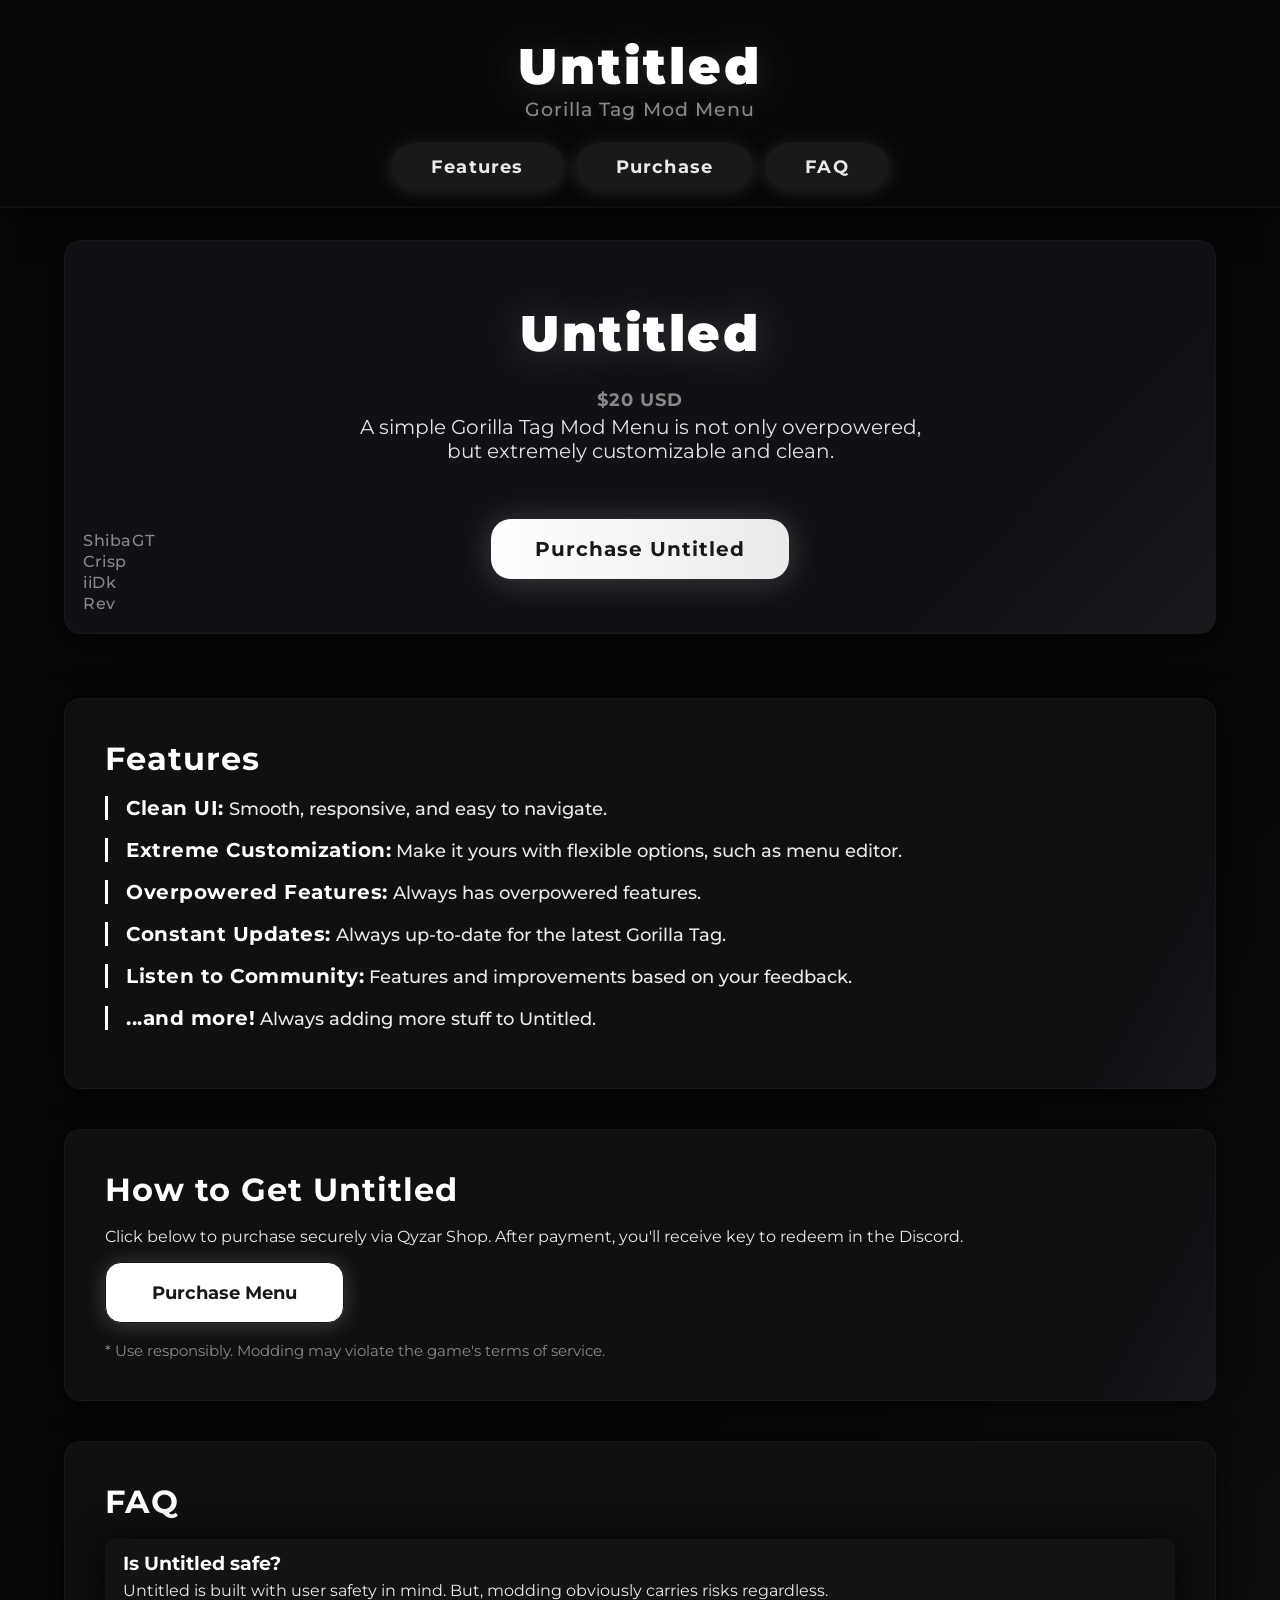
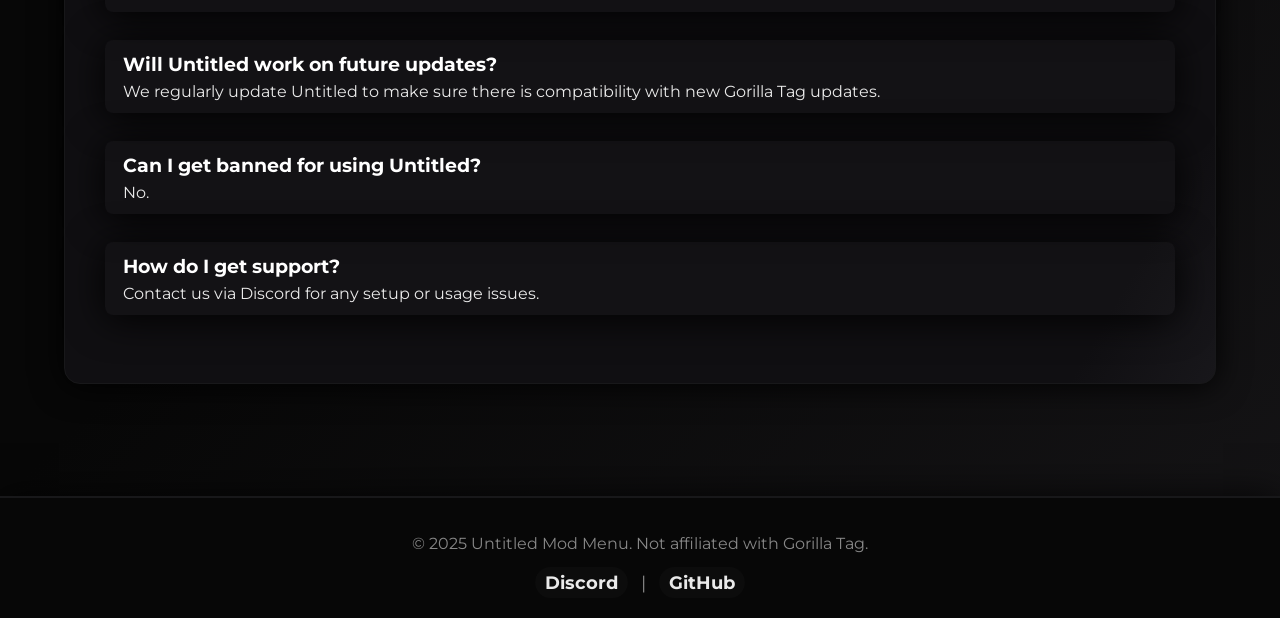
==== index.html @ 2241882b "Update index.html" ====
<!DOCTYPE html>
<html lang="en">
<head>
  <meta charset="UTF-8">
  <meta name="viewport" content="width=device-width,initial-scale=1.0">
  <title>Untitled - Gorilla Tag Mod Menu</title>
  <link rel="icon" href="favicon.ico">
  <style>
    @import url('https://fonts.googleapis.com/css2?family=Montserrat:wght@700;400&display=swap');
    :root {
      --bg-dark: #070707;
      --bg-light: #151416;
      --accent: #eaeaea;
      --muted: #888;
      --primary: #fff;
      --secondary: #18181a;
      --border-radius: 16px;
      --transition: 0.45s cubic-bezier(.25,.8,.25,1);
      --hover-scale-section: 1.018;
      --hover-scale-button: 1.08;
      --shadow: 0 4px 38px #000e;
      --tab-active: #fff;
      --tab-bg: rgba(255,255,255,0.07);
      --tab-hover: #232323;
      --tab-shadow: 0 2px 18px #fff2;
    }
    @keyframes fadeIn {
      from { opacity: 0;}
      to { opacity: 1;}
    }
    @keyframes fadeInUp {
      from { opacity: 0; transform: translateY(38px);}
      to { opacity: 1; transform: translateY(0);}
    }
    * {
      box-sizing: border-box;
      margin: 0;
      padding: 0;
      transition: 
        background var(--transition), 
        color var(--transition),
        box-shadow var(--transition), 
        filter var(--transition),
        transform var(--transition), 
        outline var(--transition);
    }
    body {
      background: linear-gradient(135deg, var(--bg-dark) 60%, var(--bg-light) 100%);
      color: var(--accent);
      font-family: 'Montserrat', Arial, sans-serif;
      min-height: 100vh;
      animation: fadeIn 1.2s cubic-bezier(.25,.8,.25,1);
    }
    header {
      display: flex;
      flex-direction: column;
      align-items: center;
      padding: 36px 0 16px 0;
      background: var(--bg-dark);
      box-shadow: var(--shadow);
      border-bottom: 2px solid #111;
      animation: fadeInUp 1.1s cubic-bezier(.25,.8,.25,1);
      position: relative;
    }
    .logo {
      display: flex;
      flex-direction: column;
      align-items: center;
      user-select: none;
      margin-bottom: 10px;
    }
    .logo .title {
      font-size: 3.1rem;
      font-weight: 900;
      letter-spacing: 3px;
      color: var(--primary);
      font-family: 'Montserrat', Arial, sans-serif;
      text-shadow: 0 4px 40px #fff3;
      filter: blur(0.04px);
    }
    .logo .subtitle {
      font-size: 1.17rem;
      color: var(--muted);
      font-weight: 500;
      letter-spacing: 1.1px;
      margin-top: 2px;
      text-shadow: 0 1px 8px #fff2;
    }
    .nav-tabs {
      display: flex;
      gap: 12px;
      margin-top: 12px;
    }
    .nav-tab {
      color: var(--accent);
      text-decoration: none;
      font-size: 1.13rem;
      font-weight: 700;
      padding: 12px 40px;
      border-radius: 30px;
      background: var(--tab-bg);
      cursor: pointer;
      position: relative;
      box-shadow: var(--tab-shadow);
      letter-spacing: 1.2px;
      border: none;
      outline: none;
      transition: background var(--transition), color var(--transition), box-shadow var(--transition), transform var(--transition);
      animation: fadeInUp 1.33s cubic-bezier(.25,.8,.25,1);
    }
    .nav-tab.active,
    .nav-tab:focus,
    .nav-tab:hover {
      background: var(--tab-hover);
      color: var(--tab-active);
      transform: scale(var(--hover-scale-button));
      box-shadow: 0 4px 24px #fff3;
      z-index: 1;
      text-shadow: 0 2px 16px #fff6;
    }
    main {
      padding: 32px 64px;
      animation: fadeIn 1.2s cubic-bezier(.25,.8,.25,1);
    }
    .hero,
    .features,
    .download,
    .faq,
    .faq-item,
    .devs,
    footer {
      transition: transform var(--transition), box-shadow var(--transition);
      box-shadow: var(--shadow);
    }
    .hero:hover,
    .features:hover,
    .download:hover,
    .faq:hover,
    .faq-item:hover,
    .devs:hover {
      transform: scale(var(--hover-scale-section));
      box-shadow: 0 2px 38px #fff2;
      z-index: 2;
    }
    .hero {
      text-align: center;
      margin-bottom: 64px;
      padding: 62px 0 54px 0;
      background: linear-gradient(135deg, #121014 80%, #19181b 100%);
      border-radius: var(--border-radius);
      box-shadow: 0 4px 46px #000e;
      position: relative;
      border: 1.5px solid #18181a;
      animation: fadeInUp 1.15s cubic-bezier(.25,.8,.25,1);
      overflow: hidden;
    }
    .hero .devs-corner {
      position: absolute;
      left: 18px;
      bottom: 18px;
      font-size: 0.98rem;
      color: var(--muted);
      text-align: left;
      z-index: 2;
      animation: fadeInUp 1.3s cubic-bezier(.25,.8,.25,1);
      pointer-events: none;
      user-select: none;
      background: none;
      padding: 0;
      font-family: 'Montserrat', Arial, sans-serif;
      font-weight: 500;
      letter-spacing: 0.6px;
    }
    .hero .devs-corner span {
      display: block;
      margin-bottom: 2px;
      color: var(--muted);
      font-size: 0.98rem;
      background: none;
      padding: 0;
      border-radius: 0;
      font-weight: 500;
      text-shadow: none;
    }
    .hero h1 {
      font-size: 3.1rem;
      font-weight: 900;
      margin-bottom: 25px;
      letter-spacing: 2.5px;
      color: var(--primary);
      font-family: 'Montserrat', Arial, sans-serif;
      text-shadow: 0 2px 40px #fff3;
      animation: fadeInUp 1.35s cubic-bezier(.25,.8,.25,1);
      position: relative;
      z-index: 1;
    }
    .hero p {
      font-size: 1.25rem;
      margin-bottom: 36px;
      color: var(--accent);
      max-width: 600px;
      margin-left: auto;
      margin-right: auto;
      opacity: 0.97;
      animation: fadeInUp 1.45s cubic-bezier(.25,.8,.25,1);
      position: relative;
      z-index: 1;
    }
    .price {
      display: block;
      font-size: 1.15rem;
      color: var(--muted);
      font-weight: 700;
      margin-top: 12px;
      margin-bottom: 4px;
      letter-spacing: 1px;
      font-family: 'Montserrat', Arial, sans-serif;
      animation: fadeInUp 1.45s cubic-bezier(.25,.8,.25,1);
      position: relative;
      z-index: 1;
    }
    .pay-btn {
      display: inline-block;
      padding: 18px 44px;
      font-size: 1.25rem;
      font-weight: 700;
      background: linear-gradient(90deg, #fff 0%, #eaeaea 100%);
      color: var(--secondary);
      border-radius: 20px;
      text-decoration: none;
      box-shadow: 0 2px 32px #fff3;
      margin-top: 20px;
      outline: none;
      border: none;
      transition: transform var(--transition), box-shadow var(--transition), background var(--transition);
      position: relative;
      cursor: pointer;
      letter-spacing: 1px;
      font-family: 'Montserrat', Arial, sans-serif;
      animation: fadeInUp 1.6s cubic-bezier(.25,.8,.25,1);
      z-index: 1;
    }
    .pay-btn:hover {
      transform: scale(var(--hover-scale-button));
      box-shadow: 0 2px 38px #fff8;
      background: linear-gradient(90deg, #f7f7f7 0%, #e6e6e6 100%);
      color: #232323;
      z-index: 4;
    }
    .features, .download, .faq, .devs {
      background: linear-gradient(120deg, #100f12 90%, #18171b 100%);
      border-radius: var(--border-radius);
      padding: 40px;
      margin-bottom: 40px;
      box-shadow: 0 2px 32px #000e;
      position: relative;
      border: 1px solid #18181a;
      animation: fadeInUp 1.2s cubic-bezier(.25,.8,.25,1);
    }
    .features h2,
    .download h2,
    .faq h2 {
      font-size: 2rem;
      margin-bottom: 18px;
      font-weight: 700;
      letter-spacing: 1px;
      color: var(--primary);
      font-family: 'Montserrat', Arial, sans-serif;
      animation: fadeInUp 1.4s cubic-bezier(.25,.8,.25,1);
    }
    .features ul {
      list-style: none;
      margin-top: 12px;
      cursor: default;
    }
    .features li {
      margin-bottom: 18px;
      font-size: 1.15rem;
      padding-left: 18px;
      border-left: 3px solid var(--primary);
      color: var(--accent);
      position: relative;
      display: block;
      font-weight: 500;
      animation: fadeInUp 1.55s cubic-bezier(.25,.8,.25,1);
    }
    .features li strong {
      color: var(--primary);
      font-weight: 700;
      letter-spacing: 0.5px;
      font-size: 1.07em;
    }
    .download-btn {
      display: inline-block;
      padding: 18px 46px;
      font-size: 1.15rem;
      font-weight: 700;
      background: var(--primary);
      color: var(--secondary);
      border-radius: var(--border-radius);
      text-decoration: none;
      box-shadow: 0 2px 22px #fff3;
      margin-top: 16px;
      cursor: pointer;
      position: relative;
      border: 1px solid #18181a;
      outline: none;
      transition: transform var(--transition), box-shadow var(--transition), background var(--transition);
      animation: fadeInUp 1.7s cubic-bezier(.25,.8,.25,1);
    }
    .download-btn:hover {
      transform: scale(var(--hover-scale-button));
      background: #eaeaea;
      color: #232323;
      box-shadow: 0 2px 32px #fff7;
      z-index: 3;
    }
    .note {
      display: block;
      margin-top: 18px;
      color: var(--muted);
      font-size: 0.95rem;
      cursor: default;
      animation: fadeInUp 1.75s cubic-bezier(.25,.8,.25,1);
    }
    .faq-item {
      margin-bottom: 28px;
      cursor: pointer;
      position: relative;
      display: block;
      transition: transform var(--transition);
      background: rgba(255,255,255,0.01);
      border-radius: 8px;
      padding: 12px 18px;
      animation: fadeInUp 1.8s cubic-bezier(.25,.8,.25,1);
    }
    .faq-item h3 {
      font-size: 1.2rem;
      font-weight: 700;
      margin-bottom: 6px;
      color: var(--primary);
      font-family: 'Montserrat', Arial, sans-serif;
      animation: fadeInUp 1.9s cubic-bezier(.25,.8,.25,1);
    }
    .faq-item p {
      color: var(--accent);
      font-size: 1rem;
      cursor: text;
      animation: fadeInUp 2s cubic-bezier(.25,.8,.25,1);
    }
    footer {
      background: var(--bg-dark);
      padding: 36px 0 20px 0;
      text-align: center;
      font-size: 1rem;
      color: var(--muted);
      border-top: 2px solid #18181a;
      margin-top: 40px;
      display: flex;
      flex-direction: column;
      gap: 8px;
      align-items: center;
      position: relative;
      animation: fadeIn 2.6s cubic-bezier(.25,.8,.25,1);
    }
    .socials {
      font-size: 1.15rem;
      cursor: pointer;
      position: relative;
      margin-top: 6px;
      animation: fadeIn 2.7s cubic-bezier(.25,.8,.25,1);
    }
    .socials a {
      color: var(--accent);
      text-decoration: none;
      margin: 0 8px;
      font-weight: 700;
      border-radius: var(--border-radius);
      padding: 4px 10px;
      cursor: pointer;
      position: relative;
      display: inline-block;
      background: rgba(255,255,255,0.02);
      transition: transform var(--transition), box-shadow var(--transition), background var(--transition);
    }
    .socials a:hover {
      transform: scale(var(--hover-scale-button));
      box-shadow: 0 2px 16px #fff8;
      background: rgba(255,255,255,0.07);
      z-index: 3;
      color: var(--primary);
    }
    @media (max-width: 780px) {
      header, main {
        padding: 24px;
      }
      .hero, .features, .download, .faq, .devs {
        padding: 24px;
      }
      .logo .title {
        font-size: 2rem;
      }
      .hero h1 {
        font-size: 2.2rem;
      }
      .features h2, .download h2, .faq h2 {
        font-size: 1.3rem;
      }
      .dev-list span { font-size: 1rem; padding: 6px 12px; }
      .nav-tab { padding: 10px 20px; font-size: 1rem; }
      .hero .devs-corner {
        left: 8px;
        bottom: 8px;
        font-size: 0.89rem;
      }
      .hero .devs-corner span {
        font-size: 0.86rem;
      }
    }
    @media (max-width: 600px) {
      header {
        flex-direction: column;
        gap: 10px;
        padding: 14px 8px;
      }
      main {
        padding: 0 2px 18px 2px;
      }
      .hero, .features, .download, .faq, .devs {
        padding: 18px 4px 14px 4px;
      }
      .logo .title {
        font-size: 1.4rem;
      }
      .hero .devs-corner {
        left: 4px;
        bottom: 4px;
        font-size: 0.78rem;
      }
      .hero .devs-corner span {
        font-size: 0.75rem;
      }
      .nav-tab { padding: 8px 8px; font-size: 0.92rem; }
    }
  </style>
</head>
<body>
  <header>
    <div class="logo">
      <span class="title">Untitled</span>
      <span class="subtitle">Gorilla Tag Mod Menu</span>
    </div>
    <nav class="nav-tabs">
      <a href="#features" class="nav-tab">Features</a>
      <a href="#download" class="nav-tab">Purchase</a>
      <a href="#faq" class="nav-tab">FAQ</a>
    </nav>
  </header>
  <main>
    <section class="hero">
      <div class="devs-corner">
        <span>ShibaGT</span>
        <span>Crisp</span>
        <span>iiDk</span>
        <span>Rev</span>
      </div>
      <h1>Untitled</h1>
      <span class="price">$20 USD</span>
      <p>
        A simple Gorilla Tag Mod Menu is not only overpowered, but extremely customizable and clean.
      </p>
      <a href="https://shop.qyzar.eu/product?id=prod_SA7Uyupm3qhsfg" class="pay-btn" target="_blank" rel="noopener">
        Purchase Untitled
      </a>
    </section>
    <section id="features" class="features">
      <h2>Features</h2>
      <ul>
        <li><strong>Clean UI:</strong> Smooth, responsive, and easy to navigate.</li>
        <li><strong>Extreme Customization:</strong> Make it yours with flexible options, such as menu editor.</li>
        <li><strong>Overpowered Features:</strong> Always has overpowered features.</li>
        <li><strong>Constant Updates:</strong> Always up-to-date for the latest Gorilla Tag.</li>
        <li><strong>Listen to Community:</strong> Features and improvements based on your feedback.</li>
        <li><strong>...and more!</strong> Always adding more stuff to Untitled.</li>
      </ul>
    </section>
    <section id="download" class="download">
      <h2>How to Get Untitled</h2>
      <p>
        Click below to purchase securely via Qyzar Shop. After payment, you'll receive key to redeem in the Discord.
      </p>
      <a href="https://shop.qyzar.eu/product?id=prod_SA7Uyupm3qhsfg" class="download-btn" target="_blank" rel="noopener">Purchase Menu</a>
      <small class="note">* Use responsibly. Modding may violate the game's terms of service.</small>
    </section>
    <section id="faq" class="faq">
      <h2>FAQ</h2>
      <div class="faq-item">
        <h3>Is Untitled safe?</h3>
        <p>Untitled is built with user safety in mind. But, modding obviously carries risks regardless.</p>
      </div>
      <div class="faq-item">
        <h3>Will Untitled work on future updates?</h3>
        <p>We regularly update Untitled to make sure there is compatibility with new Gorilla Tag updates.</p>
      </div>
      <div class="faq-item">
        <h3>Can I get banned for using Untitled?</h3>
        <p>No.</p>
      </div>
      <div class="faq-item">
        <h3>How do I get support?</h3>
        <p>Contact us via Discord for any setup or usage issues.</p>
      </div>
    </section>
  </main>
  <footer>
    <span>&copy; 2025 Untitled Mod Menu. Not affiliated with Gorilla Tag.</span>
    <span class="socials">
      <a href="https://discord.gg/untitledmenu">Discord</a> | 
      <a href="https://github.com/ShibaGT">GitHub</a>
    </span>
  </footer>
</body>
</html>
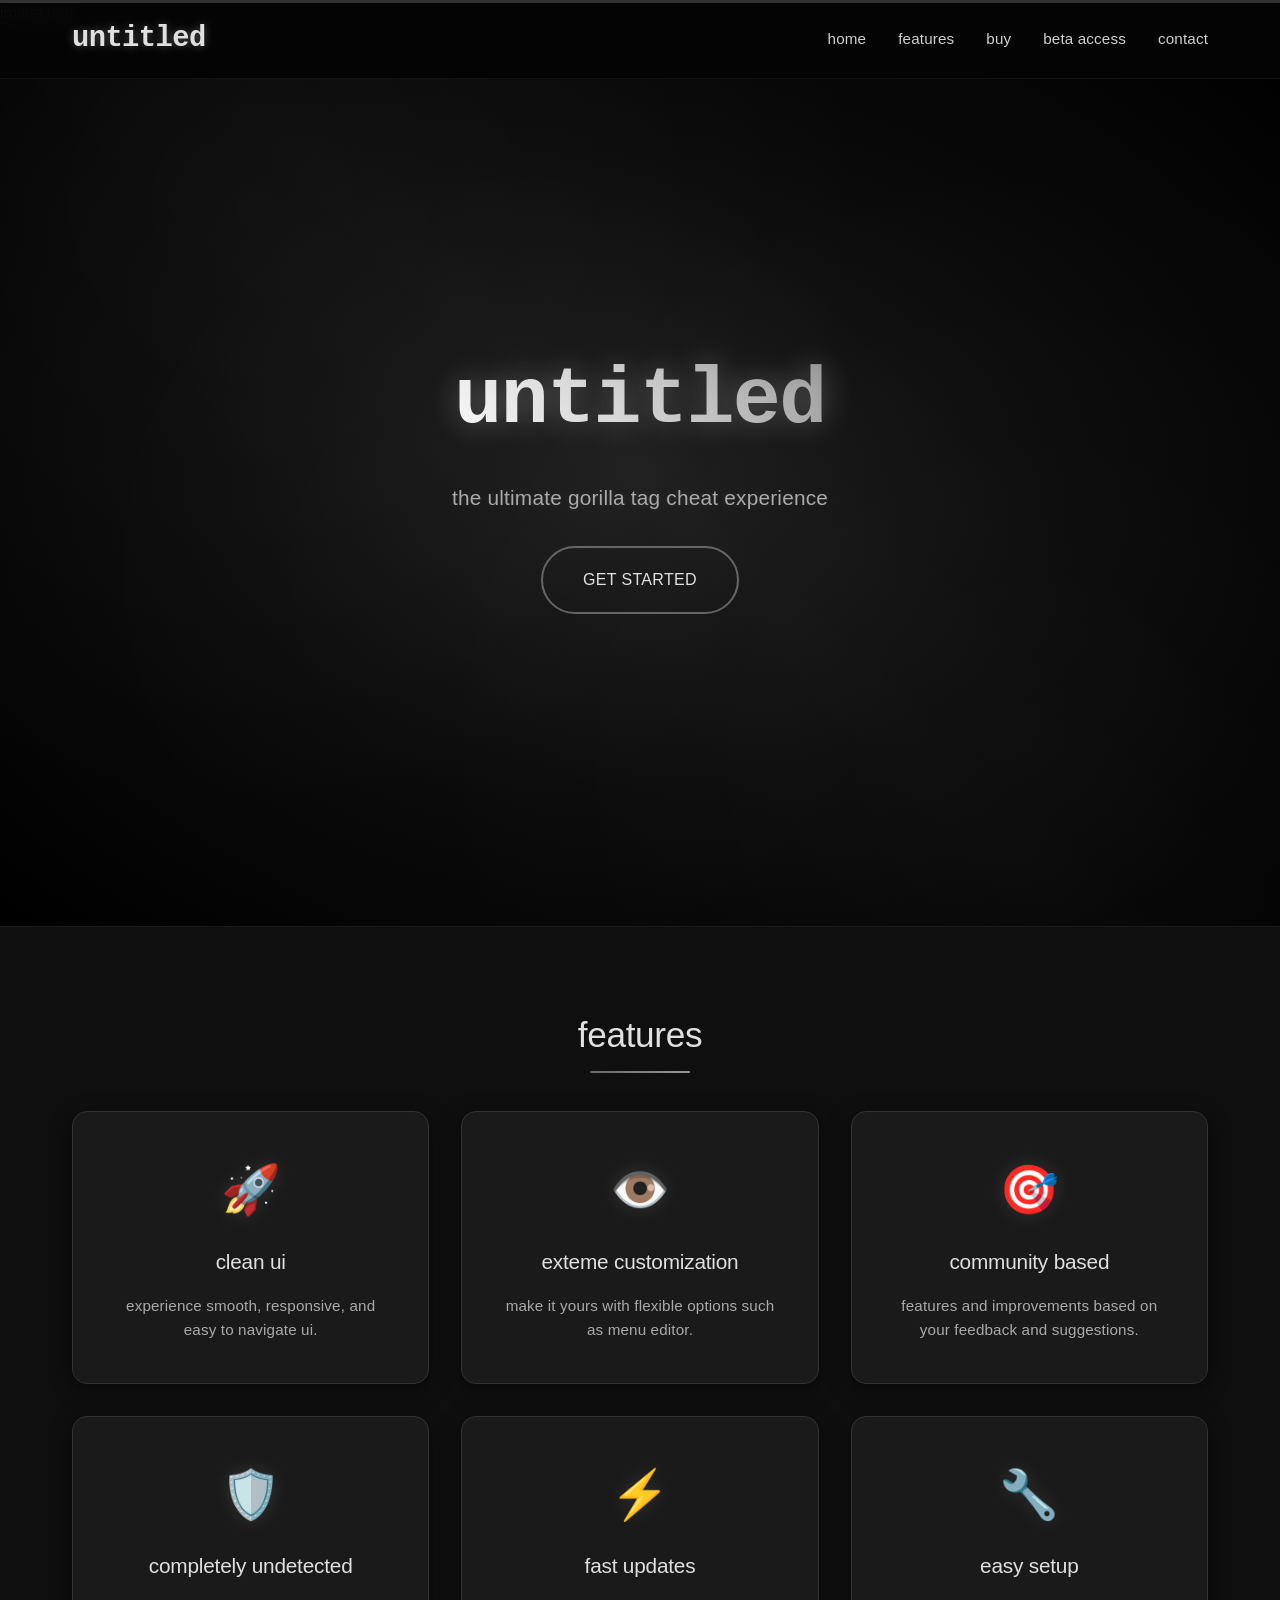
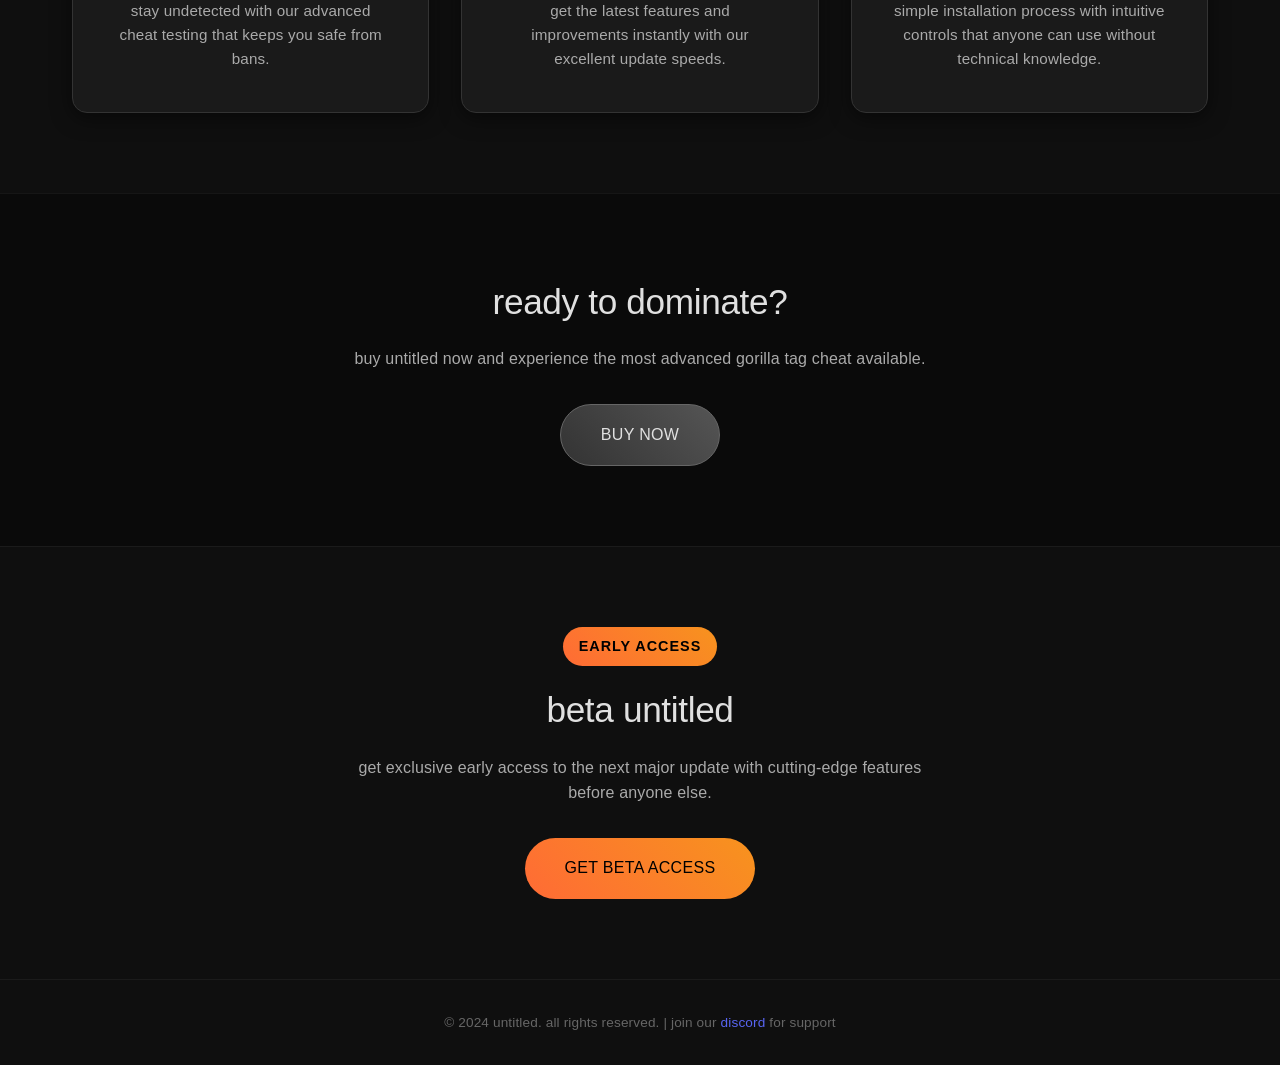
==== commit 4da8076c: "Update index.html" ====
--- a/index.html
+++ b/index.html
@@ -1,523 +1,841 @@
-<!DOCTYPE html>
+image.png<!DOCTYPE html>
 <html lang="en">
 <head>
-  <meta charset="UTF-8">
-  <meta name="viewport" content="width=device-width,initial-scale=1.0">
-  <title>Untitled - Gorilla Tag Mod Menu</title>
-  <link rel="icon" href="favicon.ico">
-  <style>
-    @import url('https://fonts.googleapis.com/css2?family=Montserrat:wght@700;400&display=swap');
-    :root {
-      --bg-dark: #070707;
-      --bg-light: #151416;
-      --accent: #eaeaea;
-      --muted: #888;
-      --primary: #fff;
-      --secondary: #18181a;
-      --border-radius: 16px;
-      --transition: 0.45s cubic-bezier(.25,.8,.25,1);
-      --hover-scale-section: 1.018;
-      --hover-scale-button: 1.08;
-      --shadow: 0 4px 38px #000e;
-      --tab-active: #fff;
-      --tab-bg: rgba(255,255,255,0.07);
-      --tab-hover: #232323;
-      --tab-shadow: 0 2px 18px #fff2;
-    }
-    @keyframes fadeIn {
-      from { opacity: 0;}
-      to { opacity: 1;}
-    }
-    @keyframes fadeInUp {
-      from { opacity: 0; transform: translateY(38px);}
-      to { opacity: 1; transform: translateY(0);}
-    }
-    * {
-      box-sizing: border-box;
-      margin: 0;
-      padding: 0;
-      transition: 
-        background var(--transition), 
-        color var(--transition),
-        box-shadow var(--transition), 
-        filter var(--transition),
-        transform var(--transition), 
-        outline var(--transition);
-    }
-    body {
-      background: linear-gradient(135deg, var(--bg-dark) 60%, var(--bg-light) 100%);
-      color: var(--accent);
-      font-family: 'Montserrat', Arial, sans-serif;
-      min-height: 100vh;
-      animation: fadeIn 1.2s cubic-bezier(.25,.8,.25,1);
-    }
-    header {
-      display: flex;
-      flex-direction: column;
-      align-items: center;
-      padding: 36px 0 16px 0;
-      background: var(--bg-dark);
-      box-shadow: var(--shadow);
-      border-bottom: 2px solid #111;
-      animation: fadeInUp 1.1s cubic-bezier(.25,.8,.25,1);
-      position: relative;
-    }
-    .logo {
-      display: flex;
-      flex-direction: column;
-      align-items: center;
-      user-select: none;
-      margin-bottom: 10px;
-    }
-    .logo .title {
-      font-size: 3.1rem;
-      font-weight: 900;
-      letter-spacing: 3px;
-      color: var(--primary);
-      font-family: 'Montserrat', Arial, sans-serif;
-      text-shadow: 0 4px 40px #fff3;
-      filter: blur(0.04px);
-    }
-    .logo .subtitle {
-      font-size: 1.17rem;
-      color: var(--muted);
-      font-weight: 500;
-      letter-spacing: 1.1px;
-      margin-top: 2px;
-      text-shadow: 0 1px 8px #fff2;
-    }
-    .nav-tabs {
-      display: flex;
-      gap: 12px;
-      margin-top: 12px;
-    }
-    .nav-tab {
-      color: var(--accent);
-      text-decoration: none;
-      font-size: 1.13rem;
-      font-weight: 700;
-      padding: 12px 40px;
-      border-radius: 30px;
-      background: var(--tab-bg);
-      cursor: pointer;
-      position: relative;
-      box-shadow: var(--tab-shadow);
-      letter-spacing: 1.2px;
-      border: none;
-      outline: none;
-      transition: background var(--transition), color var(--transition), box-shadow var(--transition), transform var(--transition);
-      animation: fadeInUp 1.33s cubic-bezier(.25,.8,.25,1);
-    }
-    .nav-tab.active,
-    .nav-tab:focus,
-    .nav-tab:hover {
-      background: var(--tab-hover);
-      color: var(--tab-active);
-      transform: scale(var(--hover-scale-button));
-      box-shadow: 0 4px 24px #fff3;
-      z-index: 1;
-      text-shadow: 0 2px 16px #fff6;
-    }
-    main {
-      padding: 32px 64px;
-      animation: fadeIn 1.2s cubic-bezier(.25,.8,.25,1);
-    }
-    .hero,
-    .features,
-    .download,
-    .faq,
-    .faq-item,
-    .devs,
-    footer {
-      transition: transform var(--transition), box-shadow var(--transition);
-      box-shadow: var(--shadow);
-    }
-    .hero:hover,
-    .features:hover,
-    .download:hover,
-    .faq:hover,
-    .faq-item:hover,
-    .devs:hover {
-      transform: scale(var(--hover-scale-section));
-      box-shadow: 0 2px 38px #fff2;
-      z-index: 2;
-    }
-    .hero {
-      text-align: center;
-      margin-bottom: 64px;
-      padding: 62px 0 54px 0;
-      background: linear-gradient(135deg, #121014 80%, #19181b 100%);
-      border-radius: var(--border-radius);
-      box-shadow: 0 4px 46px #000e;
-      position: relative;
-      border: 1.5px solid #18181a;
-      animation: fadeInUp 1.15s cubic-bezier(.25,.8,.25,1);
-      overflow: hidden;
-    }
-    .hero .devs-corner {
-      position: absolute;
-      left: 18px;
-      bottom: 18px;
-      font-size: 0.98rem;
-      color: var(--muted);
-      text-align: left;
-      z-index: 2;
-      animation: fadeInUp 1.3s cubic-bezier(.25,.8,.25,1);
-      pointer-events: none;
-      user-select: none;
-      background: none;
-      padding: 0;
-      font-family: 'Montserrat', Arial, sans-serif;
-      font-weight: 500;
-      letter-spacing: 0.6px;
-    }
-    .hero .devs-corner span {
-      display: block;
-      margin-bottom: 2px;
-      color: var(--muted);
-      font-size: 0.98rem;
-      background: none;
-      padding: 0;
-      border-radius: 0;
-      font-weight: 500;
-      text-shadow: none;
-    }
-    .hero h1 {
-      font-size: 3.1rem;
-      font-weight: 900;
-      margin-bottom: 25px;
-      letter-spacing: 2.5px;
-      color: var(--primary);
-      font-family: 'Montserrat', Arial, sans-serif;
-      text-shadow: 0 2px 40px #fff3;
-      animation: fadeInUp 1.35s cubic-bezier(.25,.8,.25,1);
-      position: relative;
-      z-index: 1;
-    }
-    .hero p {
-      font-size: 1.25rem;
-      margin-bottom: 36px;
-      color: var(--accent);
-      max-width: 600px;
-      margin-left: auto;
-      margin-right: auto;
-      opacity: 0.97;
-      animation: fadeInUp 1.45s cubic-bezier(.25,.8,.25,1);
-      position: relative;
-      z-index: 1;
-    }
-    .price {
-      display: block;
-      font-size: 1.15rem;
-      color: var(--muted);
-      font-weight: 700;
-      margin-top: 12px;
-      margin-bottom: 4px;
-      letter-spacing: 1px;
-      font-family: 'Montserrat', Arial, sans-serif;
-      animation: fadeInUp 1.45s cubic-bezier(.25,.8,.25,1);
-      position: relative;
-      z-index: 1;
-    }
-    .pay-btn {
-      display: inline-block;
-      padding: 18px 44px;
-      font-size: 1.25rem;
-      font-weight: 700;
-      background: linear-gradient(90deg, #fff 0%, #eaeaea 100%);
-      color: var(--secondary);
-      border-radius: 20px;
-      text-decoration: none;
-      box-shadow: 0 2px 32px #fff3;
-      margin-top: 20px;
-      outline: none;
-      border: none;
-      transition: transform var(--transition), box-shadow var(--transition), background var(--transition);
-      position: relative;
-      cursor: pointer;
-      letter-spacing: 1px;
-      font-family: 'Montserrat', Arial, sans-serif;
-      animation: fadeInUp 1.6s cubic-bezier(.25,.8,.25,1);
-      z-index: 1;
-    }
-    .pay-btn:hover {
-      transform: scale(var(--hover-scale-button));
-      box-shadow: 0 2px 38px #fff8;
-      background: linear-gradient(90deg, #f7f7f7 0%, #e6e6e6 100%);
-      color: #232323;
-      z-index: 4;
-    }
-    .features, .download, .faq, .devs {
-      background: linear-gradient(120deg, #100f12 90%, #18171b 100%);
-      border-radius: var(--border-radius);
-      padding: 40px;
-      margin-bottom: 40px;
-      box-shadow: 0 2px 32px #000e;
-      position: relative;
-      border: 1px solid #18181a;
-      animation: fadeInUp 1.2s cubic-bezier(.25,.8,.25,1);
-    }
-    .features h2,
-    .download h2,
-    .faq h2 {
-      font-size: 2rem;
-      margin-bottom: 18px;
-      font-weight: 700;
-      letter-spacing: 1px;
-      color: var(--primary);
-      font-family: 'Montserrat', Arial, sans-serif;
-      animation: fadeInUp 1.4s cubic-bezier(.25,.8,.25,1);
-    }
-    .features ul {
-      list-style: none;
-      margin-top: 12px;
-      cursor: default;
-    }
-    .features li {
-      margin-bottom: 18px;
-      font-size: 1.15rem;
-      padding-left: 18px;
-      border-left: 3px solid var(--primary);
-      color: var(--accent);
-      position: relative;
-      display: block;
-      font-weight: 500;
-      animation: fadeInUp 1.55s cubic-bezier(.25,.8,.25,1);
-    }
-    .features li strong {
-      color: var(--primary);
-      font-weight: 700;
-      letter-spacing: 0.5px;
-      font-size: 1.07em;
-    }
-    .download-btn {
-      display: inline-block;
-      padding: 18px 46px;
-      font-size: 1.15rem;
-      font-weight: 700;
-      background: var(--primary);
-      color: var(--secondary);
-      border-radius: var(--border-radius);
-      text-decoration: none;
-      box-shadow: 0 2px 22px #fff3;
-      margin-top: 16px;
-      cursor: pointer;
-      position: relative;
-      border: 1px solid #18181a;
-      outline: none;
-      transition: transform var(--transition), box-shadow var(--transition), background var(--transition);
-      animation: fadeInUp 1.7s cubic-bezier(.25,.8,.25,1);
-    }
-    .download-btn:hover {
-      transform: scale(var(--hover-scale-button));
-      background: #eaeaea;
-      color: #232323;
-      box-shadow: 0 2px 32px #fff7;
-      z-index: 3;
-    }
-    .note {
-      display: block;
-      margin-top: 18px;
-      color: var(--muted);
-      font-size: 0.95rem;
-      cursor: default;
-      animation: fadeInUp 1.75s cubic-bezier(.25,.8,.25,1);
-    }
-    .faq-item {
-      margin-bottom: 28px;
-      cursor: pointer;
-      position: relative;
-      display: block;
-      transition: transform var(--transition);
-      background: rgba(255,255,255,0.01);
-      border-radius: 8px;
-      padding: 12px 18px;
-      animation: fadeInUp 1.8s cubic-bezier(.25,.8,.25,1);
-    }
-    .faq-item h3 {
-      font-size: 1.2rem;
-      font-weight: 700;
-      margin-bottom: 6px;
-      color: var(--primary);
-      font-family: 'Montserrat', Arial, sans-serif;
-      animation: fadeInUp 1.9s cubic-bezier(.25,.8,.25,1);
-    }
-    .faq-item p {
-      color: var(--accent);
-      font-size: 1rem;
-      cursor: text;
-      animation: fadeInUp 2s cubic-bezier(.25,.8,.25,1);
-    }
-    footer {
-      background: var(--bg-dark);
-      padding: 36px 0 20px 0;
-      text-align: center;
-      font-size: 1rem;
-      color: var(--muted);
-      border-top: 2px solid #18181a;
-      margin-top: 40px;
-      display: flex;
-      flex-direction: column;
-      gap: 8px;
-      align-items: center;
-      position: relative;
-      animation: fadeIn 2.6s cubic-bezier(.25,.8,.25,1);
-    }
-    .socials {
-      font-size: 1.15rem;
-      cursor: pointer;
-      position: relative;
-      margin-top: 6px;
-      animation: fadeIn 2.7s cubic-bezier(.25,.8,.25,1);
-    }
-    .socials a {
-      color: var(--accent);
-      text-decoration: none;
-      margin: 0 8px;
-      font-weight: 700;
-      border-radius: var(--border-radius);
-      padding: 4px 10px;
-      cursor: pointer;
-      position: relative;
-      display: inline-block;
-      background: rgba(255,255,255,0.02);
-      transition: transform var(--transition), box-shadow var(--transition), background var(--transition);
-    }
-    .socials a:hover {
-      transform: scale(var(--hover-scale-button));
-      box-shadow: 0 2px 16px #fff8;
-      background: rgba(255,255,255,0.07);
-      z-index: 3;
-      color: var(--primary);
-    }
-    @media (max-width: 780px) {
-      header, main {
-        padding: 24px;
-      }
-      .hero, .features, .download, .faq, .devs {
-        padding: 24px;
-      }
-      .logo .title {
-        font-size: 2rem;
-      }
-      .hero h1 {
-        font-size: 2.2rem;
-      }
-      .features h2, .download h2, .faq h2 {
-        font-size: 1.3rem;
-      }
-      .dev-list span { font-size: 1rem; padding: 6px 12px; }
-      .nav-tab { padding: 10px 20px; font-size: 1rem; }
-      .hero .devs-corner {
-        left: 8px;
-        bottom: 8px;
-        font-size: 0.89rem;
-      }
-      .hero .devs-corner span {
-        font-size: 0.86rem;
-      }
-    }
-    @media (max-width: 600px) {
-      header {
-        flex-direction: column;
-        gap: 10px;
-        padding: 14px 8px;
-      }
-      main {
-        padding: 0 2px 18px 2px;
-      }
-      .hero, .features, .download, .faq, .devs {
-        padding: 18px 4px 14px 4px;
-      }
-      .logo .title {
-        font-size: 1.4rem;
-      }
-      .hero .devs-corner {
-        left: 4px;
-        bottom: 4px;
-        font-size: 0.78rem;
-      }
-      .hero .devs-corner span {
-        font-size: 0.75rem;
-      }
-      .nav-tab { padding: 8px 8px; font-size: 0.92rem; }
-    }
-  </style>
+    <meta charset="UTF-8">
+    <meta name="viewport" content="width=device-width, initial-scale=1.0">
+    <title>untitled - Gorilla Tag Cheat</title>
+    <style>
+        * {
+            margin: 0;
+            padding: 0;
+            box-sizing: border-box;
+        }
+
+        @import url('https://fonts.googleapis.com/css2?family=JetBrains+Mono:wght@300;400;500;600;700&family=Inter:wght@300;400;500;600;700&display=swap');
+
+        body {
+            font-family: 'Inter', -apple-system, BlinkMacSystemFont, 'Segoe UI', Roboto, sans-serif;
+            background: #0a0a0a;
+            color: #e0e0e0;
+            line-height: 1.6;
+            overflow-x: hidden;
+            text-transform: lowercase;
+            font-weight: 400;
+            letter-spacing: -0.01em;
+        }
+
+        /* Smooth scrolling */
+        html {
+            scroll-behavior: smooth;
+        }
+
+        /* Navigation */
+        nav {
+            position: fixed;
+            top: 0;
+            width: 100%;
+            background: rgba(5, 5, 5, 0.95);
+            backdrop-filter: blur(15px);
+            z-index: 1000;
+            padding: 1rem 0;
+            transition: all 0.3s ease;
+            border-bottom: 1px solid rgba(255, 255, 255, 0.05);
+        }
+
+        nav.scrolled {
+            background: rgba(0, 0, 0, 0.98);
+            box-shadow: 0 2px 30px rgba(0, 0, 0, 0.8);
+        }
+
+        .nav-container {
+            max-width: 1200px;
+            margin: 0 auto;
+            display: flex;
+            justify-content: space-between;
+            align-items: center;
+            padding: 0 2rem;
+        }
+
+        .logo {
+            font-family: 'JetBrains Mono', monospace;
+            font-size: 1.8rem;
+            font-weight: 600;
+            color: #e0e0e0;
+            text-decoration: none;
+            transition: all 0.3s ease;
+            text-shadow: 0 0 10px rgba(255, 255, 255, 0.3);
+            letter-spacing: -0.02em;
+        }
+
+        .logo:hover {
+            color: #fff;
+            transform: scale(1.05);
+            text-shadow: 0 0 20px rgba(255, 255, 255, 0.5);
+        }
+
+        .nav-links {
+            display: flex;
+            list-style: none;
+            gap: 2rem;
+        }
+
+        .nav-links a {
+            color: #d0d0d0;
+            text-decoration: none;
+            transition: all 0.3s ease;
+            position: relative;
+            font-weight: 400;
+            font-size: 0.95rem;
+            letter-spacing: 0.01em;
+        }
+
+        .nav-links a::after {
+            content: '';
+            position: absolute;
+            width: 0;
+            height: 2px;
+            bottom: -5px;
+            left: 0;
+            background: linear-gradient(90deg, #fff, #888);
+            transition: width 0.3s ease;
+        }
+
+        .nav-links a:hover::after {
+            width: 100%;
+        }
+
+        .nav-links a:hover {
+            color: #fff;
+            text-shadow: 0 0 8px rgba(255, 255, 255, 0.3);
+        }
+
+        /* Hero Section */
+        .hero {
+            height: 100vh;
+            display: flex;
+            align-items: center;
+            justify-content: center;
+            text-align: center;
+            background: radial-gradient(ellipse at center, #1a1a1a 0%, #0a0a0a 50%, #000 100%);
+            position: relative;
+            overflow: hidden;
+        }
+
+        .hero::before {
+            content: '';
+            position: absolute;
+            top: 0;
+            left: 0;
+            right: 0;
+            bottom: 0;
+            background: 
+                radial-gradient(circle at 20% 20%, rgba(255, 255, 255, 0.03) 0%, transparent 50%),
+                radial-gradient(circle at 80% 80%, rgba(255, 255, 255, 0.02) 0%, transparent 50%),
+                radial-gradient(circle at 40% 60%, rgba(255, 255, 255, 0.01) 0%, transparent 50%);
+            animation: pulse 6s ease-in-out infinite;
+        }
+
+        .hero::after {
+            content: '';
+            position: absolute;
+            top: 0;
+            left: 0;
+            right: 0;
+            bottom: 0;
+            background: linear-gradient(45deg, transparent 30%, rgba(255, 255, 255, 0.01) 50%, transparent 70%);
+            animation: shimmer 8s ease-in-out infinite;
+        }
+
+        @keyframes shimmer {
+            0%, 100% { transform: translateX(-100%); }
+            50% { transform: translateX(100%); }
+        }
+
+        @keyframes pulse {
+            0%, 100% { opacity: 0.5; }
+            50% { opacity: 1; }
+        }
+
+        .hero-content {
+            z-index: 2;
+            animation: fadeInUp 1s ease-out;
+        }
+
+        @keyframes fadeInUp {
+            from {
+                opacity: 0;
+                transform: translateY(30px);
+            }
+            to {
+                opacity: 1;
+                transform: translateY(0);
+            }
+        }
+
+        .hero h1 {
+            font-family: 'JetBrains Mono', monospace;
+            font-size: 5rem;
+            margin-bottom: 1rem;
+            background: linear-gradient(45deg, #fff, #ccc, #888);
+            -webkit-background-clip: text;
+            -webkit-text-fill-color: transparent;
+            background-clip: text;
+            animation: glow 3s ease-in-out infinite alternate;
+            text-shadow: 0 0 30px rgba(255, 255, 255, 0.3);
+            letter-spacing: -0.02em;
+            font-weight: 600;
+        }
+
+        @keyframes glow {
+            from { 
+                filter: brightness(1) drop-shadow(0 0 20px rgba(255, 255, 255, 0.2));
+            }
+            to { 
+                filter: brightness(1.3) drop-shadow(0 0 40px rgba(255, 255, 255, 0.4));
+            }
+        }
+
+        .hero p {
+            font-size: 1.3rem;
+            margin-bottom: 2rem;
+            color: #aaa;
+            animation: fadeInUp 1s ease-out 0.3s both;
+            text-shadow: 0 0 10px rgba(255, 255, 255, 0.1);
+            font-weight: 300;
+            letter-spacing: 0.01em;
+        }
+
+        .cta-button {
+            display: inline-block;
+            padding: 1.2rem 2.5rem;
+            background: transparent;
+            color: #e0e0e0;
+            text-decoration: none;
+            border: 2px solid #666;
+            border-radius: 50px;
+            font-size: 1rem;
+            transition: all 0.3s ease;
+            animation: fadeInUp 1s ease-out 0.6s both;
+            position: relative;
+            overflow: hidden;
+            font-weight: 500;
+            letter-spacing: 0.02em;
+            text-transform: uppercase;
+        }
+
+        .cta-button::before {
+            content: '';
+            position: absolute;
+            top: 0;
+            left: -100%;
+            width: 100%;
+            height: 100%;
+            background: linear-gradient(90deg, #333, #555);
+            transition: left 0.3s ease;
+            z-index: -1;
+        }
+
+        .cta-button:hover::before {
+            left: 0;
+        }
+
+        .cta-button:hover {
+            color: #fff;
+            transform: translateY(-3px);
+            box-shadow: 0 15px 40px rgba(255, 255, 255, 0.1);
+            border-color: #888;
+            text-shadow: 0 0 10px rgba(255, 255, 255, 0.3);
+        }
+
+        /* Enhanced spacing and cleaner layout */
+        .features {
+            padding: 5rem 0;
+        }
+
+        .download {
+            padding: 5rem 0;
+        }
+
+        .beta-access {
+            padding: 5rem 0;
+        }
+
+        .features-grid {
+            gap: 2rem;
+        }
+
+        .feature-card {
+            padding: 2rem;
+        }
+
+        /* Features Section */
+        .features {
+            background: #0f0f0f;
+            border-top: 1px solid rgba(255, 255, 255, 0.05);
+        }
+
+        .section-title {
+            text-align: center;
+            font-size: 2.2rem;
+            margin-bottom: 3rem;
+            color: #e0e0e0;
+            position: relative;
+            font-weight: 500;
+            letter-spacing: -0.01em;
+        }
+
+        .section-title::after {
+            content: '';
+            position: absolute;
+            bottom: -10px;
+            left: 50%;
+            transform: translateX(-50%);
+            width: 100px;
+            height: 2px;
+            background: linear-gradient(90deg, #666, #999);
+            border-radius: 2px;
+        }
+
+        .container {
+            max-width: 1200px;
+            margin: 0 auto;
+            padding: 0 2rem;
+        }
+
+        .feature-card {
+            background: #1a1a1a;
+            padding: 2.5rem;
+            border-radius: 15px;
+            text-align: center;
+            transition: all 0.3s ease;
+            border: 1px solid #333;
+            position: relative;
+            overflow: hidden;
+            box-shadow: 0 5px 20px rgba(0, 0, 0, 0.5);
+        }
+
+        .feature-card::before {
+            content: '';
+            position: absolute;
+            top: 0;
+            left: 0;
+            right: 0;
+            height: 2px;
+            background: linear-gradient(90deg, #666, #999, #666);
+            transform: scaleX(0);
+            transition: transform 0.3s ease;
+        }
+
+        .feature-card:hover::before {
+            transform: scaleX(1);
+        }
+
+        .feature-card:hover {
+            transform: translateY(-10px);
+            box-shadow: 0 25px 50px rgba(0, 0, 0, 0.8);
+            border-color: #555;
+        }
+
+        .feature-icon {
+            font-size: 3rem;
+            margin-bottom: 1rem;
+            color: #ccc;
+            animation: float 3s ease-in-out infinite;
+            filter: drop-shadow(0 0 10px rgba(255, 255, 255, 0.1));
+        }
+
+        @keyframes float {
+            0%, 100% { transform: translateY(0px); }
+            50% { transform: translateY(-10px); }
+        }
+
+        .feature-card h3 {
+            font-size: 1.3rem;
+            margin-bottom: 1rem;
+            color: #e0e0e0;
+            font-weight: 500;
+            letter-spacing: -0.01em;
+        }
+
+        .feature-card p {
+            color: #aaa;
+            line-height: 1.6;
+            font-size: 0.95rem;
+            letter-spacing: 0.01em;
+        }
+
+        .features-grid {
+            display: grid;
+            grid-template-columns: repeat(auto-fit, minmax(300px, 1fr));
+            gap: 2rem;
+            margin-top: 3rem;
+        }
+
+        /* Download Section */
+        .download {
+            background: #0a0a0a;
+            text-align: center;
+            border-top: 1px solid rgba(255, 255, 255, 0.05);
+        }
+
+        .download-content {
+            max-width: 600px;
+            margin: 0 auto;
+        }
+
+        .download h2 {
+            font-size: 2.2rem;
+            margin-bottom: 1rem;
+            color: #e0e0e0;
+            font-weight: 500;
+            letter-spacing: -0.01em;
+        }
+
+        .download p {
+            font-size: 1rem;
+            color: #aaa;
+            margin-bottom: 2rem;
+            letter-spacing: 0.01em;
+        }
+
+        .download-button {
+            display: inline-block;
+            padding: 1.1rem 2.5rem;
+            background: linear-gradient(45deg, #333, #555);
+            color: #e0e0e0;
+            text-decoration: none;
+            border-radius: 50px;
+            font-size: 1rem;
+            font-weight: 500;
+            transition: all 0.3s ease;
+            position: relative;
+            overflow: hidden;
+            border: 1px solid #666;
+            text-transform: uppercase;
+            letter-spacing: 0.02em;
+        }
+
+        .download-button::before {
+            content: '';
+            position: absolute;
+            top: 50%;
+            left: 50%;
+            width: 0;
+            height: 0;
+            background: rgba(255, 255, 255, 0.1);
+            border-radius: 50%;
+            transform: translate(-50%, -50%);
+            transition: all 0.3s ease;
+        }
+
+        .download-button:hover::before {
+            width: 300px;
+            height: 300px;
+        }
+
+        .download-button:hover {
+            transform: translateY(-3px);
+            box-shadow: 0 20px 50px rgba(0, 0, 0, 0.8);
+            background: linear-gradient(45deg, #444, #666);
+            color: #fff;
+            text-shadow: 0 0 10px rgba(255, 255, 255, 0.3);
+        }
+
+        /* Beta Access Section */
+        .beta-access {
+            background: #0f0f0f;
+            text-align: center;
+            border-top: 1px solid rgba(255, 255, 255, 0.05);
+        }
+
+        .beta-content {
+            max-width: 600px;
+            margin: 0 auto;
+        }
+
+        .beta-badge {
+            display: inline-block;
+            background: linear-gradient(45deg, #ff6b35, #f7931e);
+            color: #000;
+            padding: 0.5rem 1rem;
+            border-radius: 20px;
+            font-size: 0.9rem;
+            font-weight: bold;
+            margin-bottom: 1rem;
+            text-transform: uppercase;
+            letter-spacing: 1px;
+        }
+
+        .beta-access h2 {
+            font-size: 2.2rem;
+            margin-bottom: 1rem;
+            color: #e0e0e0;
+            font-weight: 500;
+            letter-spacing: -0.01em;
+        }
+
+        .beta-access p {
+            font-size: 1rem;
+            color: #aaa;
+            margin-bottom: 2rem;
+            letter-spacing: 0.01em;
+        }
+
+        .beta-button {
+            display: inline-block;
+            padding: 1.1rem 2.5rem;
+            background: linear-gradient(45deg, #ff6b35, #f7931e);
+            color: #000;
+            text-decoration: none;
+            border-radius: 50px;
+            font-size: 1rem;
+            font-weight: 500;
+            transition: all 0.3s ease;
+            position: relative;
+            overflow: hidden;
+            text-transform: uppercase;
+            letter-spacing: 0.02em;
+        }
+
+        .beta-button::before {
+            content: '';
+            position: absolute;
+            top: 50%;
+            left: 50%;
+            width: 0;
+            height: 0;
+            background: rgba(0, 0, 0, 0.1);
+            border-radius: 50%;
+            transform: translate(-50%, -50%);
+            transition: all 0.3s ease;
+        }
+
+        .beta-button:hover::before {
+            width: 300px;
+            height: 300px;
+        }
+
+        .beta-button:hover {
+            transform: translateY(-3px);
+            box-shadow: 0 20px 50px rgba(255, 107, 53, 0.3);
+            background: linear-gradient(45deg, #ff7a4a, #ffa726);
+        }
+
+        /* Footer */
+        footer {
+            background: #0f0f0f;
+            padding: 2rem 0;
+            text-align: center;
+            border-top: 1px solid rgba(255, 255, 255, 0.05);
+        }
+
+        footer p {
+            color: #666;
+            font-size: 0.85rem;
+            letter-spacing: 0.01em;
+        }
+
+        .discord-link {
+            color: #5865f2;
+            text-decoration: none;
+            transition: all 0.3s ease;
+            font-weight: 500;
+        }
+
+        .discord-link:hover {
+            color: #7289da;
+            text-shadow: 0 0 10px rgba(88, 101, 242, 0.3);
+        }
+
+        /* Responsive Design */
+        @media (max-width: 768px) {
+            .nav-links {
+                display: none;
+            }
+
+            .hero h1 {
+                font-size: 2.5rem;
+            }
+
+            .hero p {
+                font-size: 1rem;
+            }
+
+            .features-grid {
+                grid-template-columns: 1fr;
+            }
+
+            .section-title {
+                font-size: 2rem;
+            }
+        }
+
+        /* Loading Animation */
+        .loading {
+            position: fixed;
+            top: 0;
+            left: 0;
+            width: 100%;
+            height: 100%;
+            background: #0a0a0a;
+            display: flex;
+            align-items: center;
+            justify-content: center;
+            z-index: 9999;
+            transition: opacity 0.5s ease;
+        }
+
+        .loading.hidden {
+            opacity: 0;
+            pointer-events: none;
+        }
+
+        .loading-spinner {
+            width: 50px;
+            height: 50px;
+            border: 3px solid #333;
+            border-top: 3px solid #666;
+            border-radius: 50%;
+            animation: spin 1s linear infinite;
+        }
+
+        @keyframes spin {
+            0% { transform: rotate(0deg); }
+            100% { transform: rotate(360deg); }
+        }
+
+        /* Scroll indicator */
+        .scroll-indicator {
+            position: fixed;
+            top: 0;
+            left: 0;
+            width: 100%;
+            height: 3px;
+            background: #333;
+            z-index: 1001;
+        }
+
+        .scroll-progress {
+            height: 100%;
+            background: linear-gradient(90deg, #666, #999);
+            width: 0%;
+            transition: width 0.1s ease;
+        }
+    </style>
 </head>
 <body>
-  <header>
-    <div class="logo">
-      <span class="title">Untitled</span>
-      <span class="subtitle">Gorilla Tag Mod Menu</span>
+    <!-- Loading Screen -->
+    <div class="loading" id="loading">
+        <div class="loading-spinner"></div>
     </div>
-    <nav class="nav-tabs">
-      <a href="#features" class="nav-tab">Features</a>
-      <a href="#download" class="nav-tab">Purchase</a>
-      <a href="#faq" class="nav-tab">FAQ</a>
+
+    <!-- Scroll Indicator -->
+    <div class="scroll-indicator">
+        <div class="scroll-progress" id="scrollProgress"></div>
+    </div>
+
+    <!-- Navigation -->
+    <nav id="navbar">
+        <div class="nav-container">
+            <a href="#" class="logo">untitled</a>
+            <ul class="nav-links">
+                <li><a href="#home">home</a></li>
+                <li><a href="#features">features</a></li>
+                <li><a href="#buy">buy</a></li>
+                <li><a href="#beta">beta access</a></li>
+                <li><a href="#contact">contact</a></li>
+            </ul>
+        </div>
     </nav>
-  </header>
-  <main>
-    <section class="hero">
-      <div class="devs-corner">
-        <span>ShibaGT</span>
-        <span>Crisp</span>
-        <span>iiDk</span>
-        <span>Rev</span>
-      </div>
-      <h1>Untitled</h1>
-      <span class="price">$20 USD</span>
-      <p>
-        A simple Gorilla Tag Mod Menu is not only overpowered, but extremely customizable and clean.
-      </p>
-      <a href="https://shop.qyzar.eu/product?id=prod_SA7Uyupm3qhsfg" class="pay-btn" target="_blank" rel="noopener">
-        Purchase Untitled
-      </a>
+
+    <!-- Hero Section -->
+    <section class="hero" id="home">
+        <div class="hero-content">
+            <h1>untitled</h1>
+            <p>the ultimate gorilla tag cheat experience</p>
+            <a href="#buy" class="cta-button">get started</a>
+        </div>
     </section>
-    <section id="features" class="features">
-      <h2>Features</h2>
-      <ul>
-        <li><strong>Clean UI:</strong> Smooth, responsive, and easy to navigate.</li>
-        <li><strong>Extreme Customization:</strong> Make it yours with flexible options, such as menu editor.</li>
-        <li><strong>Overpowered Features:</strong> Always has overpowered features.</li>
-        <li><strong>Constant Updates:</strong> Always up-to-date for the latest Gorilla Tag.</li>
-        <li><strong>Listen to Community:</strong> Features and improvements based on your feedback.</li>
-        <li><strong>...and more!</strong> Always adding more stuff to Untitled.</li>
-      </ul>
+
+    <!-- Features Section -->
+    <section class="features" id="features">
+        <div class="container">
+            <h2 class="section-title">features</h2>
+            <div class="features-grid">
+                <div class="feature-card">
+                    <div class="feature-icon">🚀</div>
+                    <h3>clean ui</h3>
+                    <p>experience smooth, responsive, and easy to navigate ui.</p>
+                </div>
+                <div class="feature-card">
+                    <div class="feature-icon">👁️</div>
+                    <h3>exteme customization</h3>
+                    <p>make it yours with flexible options such as menu editor.</p>
+                </div>
+                <div class="feature-card">
+                    <div class="feature-icon">🎯</div>
+                    <h3>community based</h3>
+                    <p>features and improvements based on your feedback and suggestions.</p>
+                </div>
+                <div class="feature-card">
+                    <div class="feature-icon">🛡️</div>
+                    <h3>completely undetected</h3>
+                    <p>stay undetected with our advanced cheat testing that keeps you safe from bans.</p>
+                </div>
+                <div class="feature-card">
+                    <div class="feature-icon">⚡</div>
+                    <h3>fast updates</h3>
+                    <p>get the latest features and improvements instantly with our excellent update speeds.</p>
+                </div>
+                <div class="feature-card">
+                    <div class="feature-icon">🔧</div>
+                    <h3>easy setup</h3>
+                    <p>simple installation process with intuitive controls that anyone can use without technical knowledge.</p>
+                </div>
+            </div>
+        </div>
     </section>
-    <section id="download" class="download">
-      <h2>How to Get Untitled</h2>
-      <p>
-        Click below to purchase securely via Qyzar Shop. After payment, you'll receive key to redeem in the Discord.
-      </p>
-      <a href="https://shop.qyzar.eu/product?id=prod_SA7Uyupm3qhsfg" class="download-btn" target="_blank" rel="noopener">Purchase Menu</a>
-      <small class="note">* Use responsibly. Modding may violate the game's terms of service.</small>
+
+    <!-- Buy Section -->
+    <section class="download" id="buy">
+        <div class="download-content">
+            <h2>ready to dominate?</h2>
+            <p>buy untitled now and experience the most advanced gorilla tag cheat available.</p>
+            <a href="https://reseller.best/product/untitled/" class="download-button" target="_blank">buy now</a>
+        </div>
     </section>
-    <section id="faq" class="faq">
-      <h2>FAQ</h2>
-      <div class="faq-item">
-        <h3>Is Untitled safe?</h3>
-        <p>Untitled is built with user safety in mind. But, modding obviously carries risks regardless.</p>
-      </div>
-      <div class="faq-item">
-        <h3>Will Untitled work on future updates?</h3>
-        <p>We regularly update Untitled to make sure there is compatibility with new Gorilla Tag updates.</p>
-      </div>
-      <div class="faq-item">
-        <h3>Can I get banned for using Untitled?</h3>
-        <p>No.</p>
-      </div>
-      <div class="faq-item">
-        <h3>How do I get support?</h3>
-        <p>Contact us via Discord for any setup or usage issues.</p>
-      </div>
+
+    <!-- Beta Access Section -->
+    <section class="beta-access" id="beta">
+        <div class="beta-content">
+            <div class="beta-badge">early access</div>
+            <h2>beta untitled</h2>
+            <p>get exclusive early access to the next major update with cutting-edge features before anyone else.</p>
+            <a href="https://reseller.best/product/untitled-beta-access/" class="beta-button" target="_blank">get beta access</a>
+        </div>
     </section>
-  </main>
-  <footer>
-    <span>&copy; 2025 Untitled Mod Menu. Not affiliated with Gorilla Tag.</span>
-    <span class="socials">
-      <a href="https://discord.gg/untitledmenu">Discord</a> | 
-      <a href="https://github.com/ShibaGT">GitHub</a>
-    </span>
-  </footer>
+
+    <!-- Footer -->
+    <footer id="contact">
+        <div class="container">
+            <p>&copy; 2024 untitled. all rights reserved. | join our <a href="https://discord.gg/untitledmenu" class="discord-link" target="_blank">discord</a> for support</p>
+        </div>
+    </footer>
+
+    <script>
+        // Loading screen
+        window.addEventListener('load', function() {
+            setTimeout(function() {
+                document.getElementById('loading').classList.add('hidden');
+            }, 1000);
+        });
+
+        // Navbar scroll effect
+        window.addEventListener('scroll', function() {
+            const navbar = document.getElementById('navbar');
+            if (window.scrollY > 50) {
+                navbar.classList.add('scrolled');
+            } else {
+                navbar.classList.remove('scrolled');
+            }
+        });
+
+        // Scroll progress indicator
+        window.addEventListener('scroll', function() {
+            const scrollProgress = document.getElementById('scrollProgress');
+            const scrollTop = window.pageYOffset;
+            const docHeight = document.body.scrollHeight - window.innerHeight;
+            const scrollPercent = (scrollTop / docHeight) * 100;
+            scrollProgress.style.width = scrollPercent + '%';
+        });
+
+        // Smooth scrolling for navigation links
+        document.querySelectorAll('a[href^="#"]').forEach(anchor => {
+            anchor.addEventListener('click', function (e) {
+                e.preventDefault();
+                const target = document.querySelector(this.getAttribute('href'));
+                if (target) {
+                    target.scrollIntoView({
+                        behavior: 'smooth',
+                        block: 'start'
+                    });
+                }
+            });
+        });
+
+        // Parallax effect for hero section
+        window.addEventListener('scroll', function() {
+            const scrolled = window.pageYOffset;
+            const hero = document.querySelector('.hero');
+            const rate = scrolled * -0.5;
+            hero.style.transform = `translateY(${rate}px)`;
+        });
+
+        // Intersection Observer for animations
+        const observerOptions = {
+            threshold: 0.1,
+            rootMargin: '0px 0px -50px 0px'
+        };
+
+        const observer = new IntersectionObserver(function(entries) {
+            entries.forEach(entry => {
+                if (entry.isIntersecting) {
+                    entry.target.style.opacity = '1';
+                    entry.target.style.transform = 'translateY(0)';
+                }
+            });
+        }, observerOptions);
+
+        // Observe feature cards
+        document.querySelectorAll('.feature-card').forEach(card => {
+            card.style.opacity = '0';
+            card.style.transform = 'translateY(30px)';
+            card.style.transition = 'opacity 0.6s ease, transform 0.6s ease';
+            observer.observe(card);
+        });
+
+        // Button click effects
+        document.querySelectorAll('.download-button, .beta-button').forEach(button => {
+            button.addEventListener('click', function(e) {
+                // Create ripple effect
+                const ripple = document.createElement('span');
+                const rect = this.getBoundingClientRect();
+                const size = Math.max(rect.width, rect.height);
+                const x = e.clientX - rect.left - size / 2;
+                const y = e.clientY - rect.top - size / 2;
+                
+                ripple.style.cssText = `
+                    position: absolute;
+                    width: ${size}px;
+                    height: ${size}px;
+                    left: ${x}px;
+                    top: ${y}px;
+                    background: rgba(0, 0, 0, 0.3);
+                    border-radius: 50%;
+                    transform: scale(0);
+                    animation: ripple 0.6s ease-out;
+                    pointer-events: none;
+                `;
+                
+                this.appendChild(ripple);
+                
+                setTimeout(() => {
+                    ripple.remove();
+                }, 600);
+            });
+        });
+
+        // Add ripple animation CSS
+        const style = document.createElement('style');
+        style.textContent = `
+            @keyframes ripple {
+                to {
+                    transform: scale(2);
+                    opacity: 0;
+                }
+            }
+        `;
+        document.head.appendChild(style);
+    </script>
 </body>
 </html>
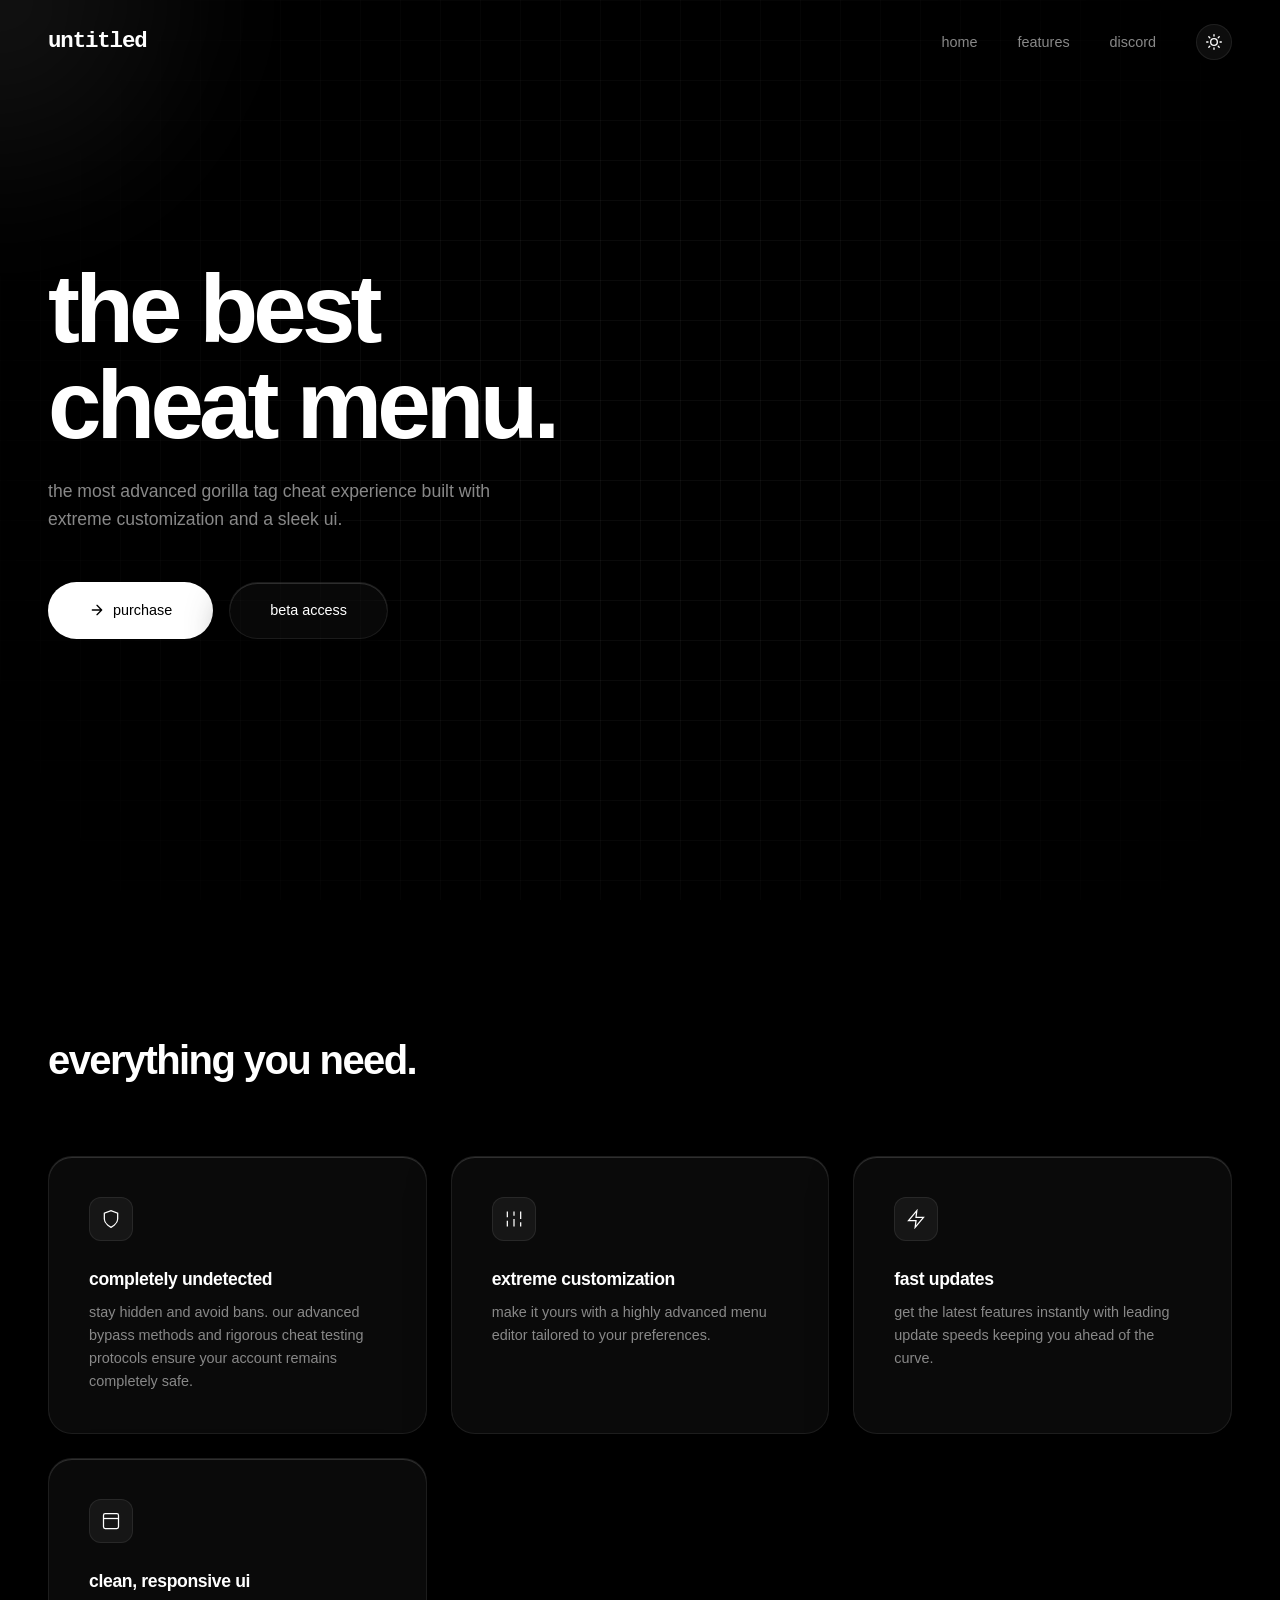
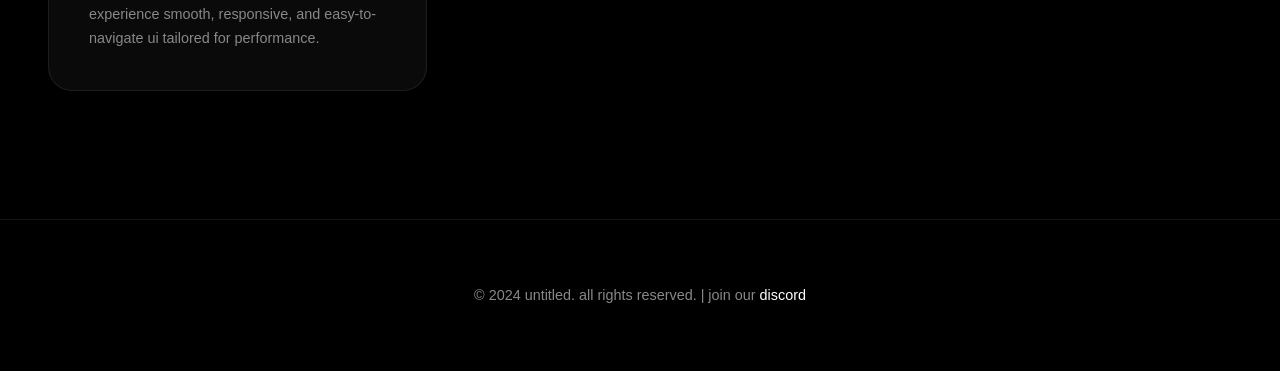
==== commit 2117100e: "Update index.html" ====
--- a/index.html
+++ b/index.html
@@ -1,9 +1,9 @@
-image.png<!DOCTYPE html>
+<!DOCTYPE html>
 <html lang="en">
 <head>
     <meta charset="UTF-8">
     <meta name="viewport" content="width=device-width, initial-scale=1.0">
-    <title>untitled - Gorilla Tag Cheat</title>
+    <title>untitled</title>
     <style>
         * {
             margin: 0;
@@ -11,831 +11,350 @@
             box-sizing: border-box;
         }
 
-        @import url('https://fonts.googleapis.com/css2?family=JetBrains+Mono:wght@300;400;500;600;700&family=Inter:wght@300;400;500;600;700&display=swap');
+        @import url('https://fonts.googleapis.com/css2?family=JetBrains+Mono:wght@400;600&family=Inter:wght@300;400;500;600&display=swap');
+
+        :root {
+            --bg: #000000;
+            --fg: #ffffff;
+            --fg-m: #888888;
+            --gls: rgba(20, 20, 20, 0.5);
+            --gls-b: rgba(255, 255, 255, 0.08);
+            --gls-h: rgba(255, 255, 255, 0.15);
+            --gls-s: rgba(0, 0, 0, 0.8);
+            --grd: rgba(255, 255, 255, 0.04);
+            --glw: rgba(255, 255, 255, 0.08);
+            --btn-g: rgba(255, 255, 255, 0.03);
+            --btn-gh: rgba(255, 255, 255, 0.08);
+            --icn: rgba(255, 255, 255, 0.05);
+        }
+
+        .l {
+            --bg: #ffffff;
+            --fg: #000000;
+            --fg-m: #666666;
+            --gls: rgba(255, 255, 255, 0.5);
+            --gls-b: rgba(0, 0, 0, 0.08);
+            --gls-h: rgba(0, 0, 0, 0.15);
+            --gls-s: rgba(0, 0, 0, 0.05);
+            --grd: rgba(0, 0, 0, 0.04);
+            --glw: rgba(0, 0, 0, 0.05);
+            --btn-g: rgba(0, 0, 0, 0.03);
+            --btn-gh: rgba(0, 0, 0, 0.08);
+            --icn: rgba(0, 0, 0, 0.05);
+        }
 
         body {
-            font-family: 'Inter', -apple-system, BlinkMacSystemFont, 'Segoe UI', Roboto, sans-serif;
-            background: #0a0a0a;
-            color: #e0e0e0;
+            font-family: 'Inter', sans-serif;
+            background: var(--bg);
+            color: var(--fg);
             line-height: 1.6;
             overflow-x: hidden;
             text-transform: lowercase;
-            font-weight: 400;
-            letter-spacing: -0.01em;
-        }
-
-        /* Smooth scrolling */
-        html {
-            scroll-behavior: smooth;
-        }
-
-        /* Navigation */
+            transition: background 0.3s ease, color 0.3s ease;
+        }
+
+        .b-grd {
+            position: fixed;
+            top: 0; left: 0; width: 100vw; height: 100vh;
+            background-image: 
+                linear-gradient(to right, var(--grd) 1px, transparent 1px),
+                linear-gradient(to bottom, var(--grd) 1px, transparent 1px);
+            background-size: 40px 40px;
+            mask-image: radial-gradient(circle at center, black 30%, transparent 90%);
+            -webkit-mask-image: radial-gradient(circle at center, black 30%, transparent 90%);
+            z-index: -3;
+        }
+
+        .c-lgt {
+            position: fixed;
+            top: -300px; left: -300px;
+            width: 600px; height: 600px;
+            background: radial-gradient(circle, var(--glw) 0%, transparent 60%);
+            border-radius: 50%;
+            pointer-events: none;
+            z-index: -2;
+            filter: blur(40px);
+            will-change: transform;
+            transform: translate(0px, 0px);
+        }
+
+        .gl {
+            background: var(--gls);
+            backdrop-filter: blur(40px) saturate(180%);
+            -webkit-backdrop-filter: blur(40px) saturate(180%);
+            border: 1px solid var(--gls-b);
+            box-shadow: 0 20px 40px var(--gls-s), inset 0 1px 0 var(--gls-h);
+            transition: all 0.3s cubic-bezier(0.16, 1, 0.3, 1);
+        }
+
+        .gl:hover {
+            border-color: var(--gls-h);
+            transform: translateY(-4px);
+        }
+
         nav {
-            position: fixed;
-            top: 0;
-            width: 100%;
-            background: rgba(5, 5, 5, 0.95);
-            backdrop-filter: blur(15px);
-            z-index: 1000;
+            position: fixed; top: 0; width: 100%; z-index: 100;
+            padding: 1.5rem 0; transition: all 0.3s ease;
+            border-bottom: 1px solid transparent;
+        }
+
+        nav.s {
             padding: 1rem 0;
-            transition: all 0.3s ease;
-            border-bottom: 1px solid rgba(255, 255, 255, 0.05);
-        }
-
-        nav.scrolled {
-            background: rgba(0, 0, 0, 0.98);
-            box-shadow: 0 2px 30px rgba(0, 0, 0, 0.8);
-        }
-
-        .nav-container {
-            max-width: 1200px;
-            margin: 0 auto;
-            display: flex;
-            justify-content: space-between;
-            align-items: center;
-            padding: 0 2rem;
-        }
-
-        .logo {
-            font-family: 'JetBrains Mono', monospace;
-            font-size: 1.8rem;
-            font-weight: 600;
-            color: #e0e0e0;
-            text-decoration: none;
-            transition: all 0.3s ease;
-            text-shadow: 0 0 10px rgba(255, 255, 255, 0.3);
-            letter-spacing: -0.02em;
-        }
-
-        .logo:hover {
-            color: #fff;
-            transform: scale(1.05);
-            text-shadow: 0 0 20px rgba(255, 255, 255, 0.5);
-        }
-
-        .nav-links {
-            display: flex;
-            list-style: none;
-            gap: 2rem;
-        }
-
-        .nav-links a {
-            color: #d0d0d0;
-            text-decoration: none;
-            transition: all 0.3s ease;
-            position: relative;
-            font-weight: 400;
-            font-size: 0.95rem;
-            letter-spacing: 0.01em;
-        }
-
-        .nav-links a::after {
-            content: '';
-            position: absolute;
-            width: 0;
-            height: 2px;
-            bottom: -5px;
-            left: 0;
-            background: linear-gradient(90deg, #fff, #888);
-            transition: width 0.3s ease;
-        }
-
-        .nav-links a:hover::after {
-            width: 100%;
-        }
-
-        .nav-links a:hover {
-            color: #fff;
-            text-shadow: 0 0 8px rgba(255, 255, 255, 0.3);
-        }
-
-        /* Hero Section */
-        .hero {
-            height: 100vh;
-            display: flex;
-            align-items: center;
-            justify-content: center;
-            text-align: center;
-            background: radial-gradient(ellipse at center, #1a1a1a 0%, #0a0a0a 50%, #000 100%);
-            position: relative;
-            overflow: hidden;
-        }
-
-        .hero::before {
-            content: '';
-            position: absolute;
-            top: 0;
-            left: 0;
-            right: 0;
-            bottom: 0;
-            background: 
-                radial-gradient(circle at 20% 20%, rgba(255, 255, 255, 0.03) 0%, transparent 50%),
-                radial-gradient(circle at 80% 80%, rgba(255, 255, 255, 0.02) 0%, transparent 50%),
-                radial-gradient(circle at 40% 60%, rgba(255, 255, 255, 0.01) 0%, transparent 50%);
-            animation: pulse 6s ease-in-out infinite;
-        }
-
-        .hero::after {
-            content: '';
-            position: absolute;
-            top: 0;
-            left: 0;
-            right: 0;
-            bottom: 0;
-            background: linear-gradient(45deg, transparent 30%, rgba(255, 255, 255, 0.01) 50%, transparent 70%);
-            animation: shimmer 8s ease-in-out infinite;
-        }
-
-        @keyframes shimmer {
-            0%, 100% { transform: translateX(-100%); }
-            50% { transform: translateX(100%); }
-        }
-
-        @keyframes pulse {
-            0%, 100% { opacity: 0.5; }
-            50% { opacity: 1; }
-        }
-
-        .hero-content {
-            z-index: 2;
-            animation: fadeInUp 1s ease-out;
-        }
-
-        @keyframes fadeInUp {
-            from {
-                opacity: 0;
-                transform: translateY(30px);
-            }
-            to {
-                opacity: 1;
-                transform: translateY(0);
-            }
-        }
-
-        .hero h1 {
-            font-family: 'JetBrains Mono', monospace;
-            font-size: 5rem;
-            margin-bottom: 1rem;
-            background: linear-gradient(45deg, #fff, #ccc, #888);
-            -webkit-background-clip: text;
-            -webkit-text-fill-color: transparent;
-            background-clip: text;
-            animation: glow 3s ease-in-out infinite alternate;
-            text-shadow: 0 0 30px rgba(255, 255, 255, 0.3);
-            letter-spacing: -0.02em;
-            font-weight: 600;
-        }
-
-        @keyframes glow {
-            from { 
-                filter: brightness(1) drop-shadow(0 0 20px rgba(255, 255, 255, 0.2));
-            }
-            to { 
-                filter: brightness(1.3) drop-shadow(0 0 40px rgba(255, 255, 255, 0.4));
-            }
-        }
-
-        .hero p {
-            font-size: 1.3rem;
-            margin-bottom: 2rem;
-            color: #aaa;
-            animation: fadeInUp 1s ease-out 0.3s both;
-            text-shadow: 0 0 10px rgba(255, 255, 255, 0.1);
-            font-weight: 300;
-            letter-spacing: 0.01em;
-        }
-
-        .cta-button {
-            display: inline-block;
-            padding: 1.2rem 2.5rem;
-            background: transparent;
-            color: #e0e0e0;
-            text-decoration: none;
-            border: 2px solid #666;
-            border-radius: 50px;
-            font-size: 1rem;
-            transition: all 0.3s ease;
-            animation: fadeInUp 1s ease-out 0.6s both;
-            position: relative;
-            overflow: hidden;
-            font-weight: 500;
-            letter-spacing: 0.02em;
-            text-transform: uppercase;
-        }
-
-        .cta-button::before {
-            content: '';
-            position: absolute;
-            top: 0;
-            left: -100%;
-            width: 100%;
-            height: 100%;
-            background: linear-gradient(90deg, #333, #555);
-            transition: left 0.3s ease;
-            z-index: -1;
-        }
-
-        .cta-button:hover::before {
-            left: 0;
-        }
-
-        .cta-button:hover {
-            color: #fff;
-            transform: translateY(-3px);
-            box-shadow: 0 15px 40px rgba(255, 255, 255, 0.1);
-            border-color: #888;
-            text-shadow: 0 0 10px rgba(255, 255, 255, 0.3);
-        }
-
-        /* Enhanced spacing and cleaner layout */
-        .features {
-            padding: 5rem 0;
-        }
-
-        .download {
-            padding: 5rem 0;
-        }
-
-        .beta-access {
-            padding: 5rem 0;
-        }
-
-        .features-grid {
-            gap: 2rem;
-        }
-
-        .feature-card {
-            padding: 2rem;
-        }
-
-        /* Features Section */
-        .features {
-            background: #0f0f0f;
-            border-top: 1px solid rgba(255, 255, 255, 0.05);
-        }
-
-        .section-title {
-            text-align: center;
-            font-size: 2.2rem;
-            margin-bottom: 3rem;
-            color: #e0e0e0;
-            position: relative;
-            font-weight: 500;
-            letter-spacing: -0.01em;
-        }
-
-        .section-title::after {
-            content: '';
-            position: absolute;
-            bottom: -10px;
-            left: 50%;
-            transform: translateX(-50%);
-            width: 100px;
-            height: 2px;
-            background: linear-gradient(90deg, #666, #999);
-            border-radius: 2px;
-        }
-
-        .container {
-            max-width: 1200px;
-            margin: 0 auto;
-            padding: 0 2rem;
-        }
-
-        .feature-card {
-            background: #1a1a1a;
-            padding: 2.5rem;
-            border-radius: 15px;
-            text-align: center;
-            transition: all 0.3s ease;
-            border: 1px solid #333;
-            position: relative;
-            overflow: hidden;
-            box-shadow: 0 5px 20px rgba(0, 0, 0, 0.5);
-        }
-
-        .feature-card::before {
-            content: '';
-            position: absolute;
-            top: 0;
-            left: 0;
-            right: 0;
-            height: 2px;
-            background: linear-gradient(90deg, #666, #999, #666);
-            transform: scaleX(0);
-            transition: transform 0.3s ease;
-        }
-
-        .feature-card:hover::before {
-            transform: scaleX(1);
-        }
-
-        .feature-card:hover {
-            transform: translateY(-10px);
-            box-shadow: 0 25px 50px rgba(0, 0, 0, 0.8);
-            border-color: #555;
-        }
-
-        .feature-icon {
-            font-size: 3rem;
-            margin-bottom: 1rem;
-            color: #ccc;
-            animation: float 3s ease-in-out infinite;
-            filter: drop-shadow(0 0 10px rgba(255, 255, 255, 0.1));
-        }
-
-        @keyframes float {
-            0%, 100% { transform: translateY(0px); }
-            50% { transform: translateY(-10px); }
-        }
-
-        .feature-card h3 {
-            font-size: 1.3rem;
-            margin-bottom: 1rem;
-            color: #e0e0e0;
-            font-weight: 500;
-            letter-spacing: -0.01em;
-        }
-
-        .feature-card p {
-            color: #aaa;
-            line-height: 1.6;
-            font-size: 0.95rem;
-            letter-spacing: 0.01em;
-        }
-
-        .features-grid {
-            display: grid;
-            grid-template-columns: repeat(auto-fit, minmax(300px, 1fr));
-            gap: 2rem;
-            margin-top: 3rem;
-        }
-
-        /* Download Section */
-        .download {
-            background: #0a0a0a;
-            text-align: center;
-            border-top: 1px solid rgba(255, 255, 255, 0.05);
-        }
-
-        .download-content {
-            max-width: 600px;
-            margin: 0 auto;
-        }
-
-        .download h2 {
-            font-size: 2.2rem;
-            margin-bottom: 1rem;
-            color: #e0e0e0;
-            font-weight: 500;
-            letter-spacing: -0.01em;
-        }
-
-        .download p {
-            font-size: 1rem;
-            color: #aaa;
-            margin-bottom: 2rem;
-            letter-spacing: 0.01em;
-        }
-
-        .download-button {
-            display: inline-block;
-            padding: 1.1rem 2.5rem;
-            background: linear-gradient(45deg, #333, #555);
-            color: #e0e0e0;
-            text-decoration: none;
-            border-radius: 50px;
-            font-size: 1rem;
-            font-weight: 500;
-            transition: all 0.3s ease;
-            position: relative;
-            overflow: hidden;
-            border: 1px solid #666;
-            text-transform: uppercase;
-            letter-spacing: 0.02em;
-        }
-
-        .download-button::before {
-            content: '';
-            position: absolute;
-            top: 50%;
-            left: 50%;
-            width: 0;
-            height: 0;
-            background: rgba(255, 255, 255, 0.1);
-            border-radius: 50%;
-            transform: translate(-50%, -50%);
-            transition: all 0.3s ease;
-        }
-
-        .download-button:hover::before {
-            width: 300px;
-            height: 300px;
-        }
-
-        .download-button:hover {
-            transform: translateY(-3px);
-            box-shadow: 0 20px 50px rgba(0, 0, 0, 0.8);
-            background: linear-gradient(45deg, #444, #666);
-            color: #fff;
-            text-shadow: 0 0 10px rgba(255, 255, 255, 0.3);
-        }
-
-        /* Beta Access Section */
-        .beta-access {
-            background: #0f0f0f;
-            text-align: center;
-            border-top: 1px solid rgba(255, 255, 255, 0.05);
-        }
-
-        .beta-content {
-            max-width: 600px;
-            margin: 0 auto;
-        }
-
-        .beta-badge {
-            display: inline-block;
-            background: linear-gradient(45deg, #ff6b35, #f7931e);
-            color: #000;
-            padding: 0.5rem 1rem;
-            border-radius: 20px;
-            font-size: 0.9rem;
-            font-weight: bold;
-            margin-bottom: 1rem;
-            text-transform: uppercase;
-            letter-spacing: 1px;
-        }
-
-        .beta-access h2 {
-            font-size: 2.2rem;
-            margin-bottom: 1rem;
-            color: #e0e0e0;
-            font-weight: 500;
-            letter-spacing: -0.01em;
-        }
-
-        .beta-access p {
-            font-size: 1rem;
-            color: #aaa;
-            margin-bottom: 2rem;
-            letter-spacing: 0.01em;
-        }
-
-        .beta-button {
-            display: inline-block;
-            padding: 1.1rem 2.5rem;
-            background: linear-gradient(45deg, #ff6b35, #f7931e);
-            color: #000;
-            text-decoration: none;
-            border-radius: 50px;
-            font-size: 1rem;
-            font-weight: 500;
-            transition: all 0.3s ease;
-            position: relative;
-            overflow: hidden;
-            text-transform: uppercase;
-            letter-spacing: 0.02em;
-        }
-
-        .beta-button::before {
-            content: '';
-            position: absolute;
-            top: 50%;
-            left: 50%;
-            width: 0;
-            height: 0;
-            background: rgba(0, 0, 0, 0.1);
-            border-radius: 50%;
-            transform: translate(-50%, -50%);
-            transition: all 0.3s ease;
-        }
-
-        .beta-button:hover::before {
-            width: 300px;
-            height: 300px;
-        }
-
-        .beta-button:hover {
-            transform: translateY(-3px);
-            box-shadow: 0 20px 50px rgba(255, 107, 53, 0.3);
-            background: linear-gradient(45deg, #ff7a4a, #ffa726);
-        }
-
-        /* Footer */
-        footer {
-            background: #0f0f0f;
-            padding: 2rem 0;
-            text-align: center;
-            border-top: 1px solid rgba(255, 255, 255, 0.05);
-        }
-
-        footer p {
-            color: #666;
-            font-size: 0.85rem;
-            letter-spacing: 0.01em;
-        }
-
-        .discord-link {
-            color: #5865f2;
-            text-decoration: none;
-            transition: all 0.3s ease;
-            font-weight: 500;
-        }
-
-        .discord-link:hover {
-            color: #7289da;
-            text-shadow: 0 0 10px rgba(88, 101, 242, 0.3);
-        }
-
-        /* Responsive Design */
+            background: var(--gls);
+            backdrop-filter: blur(30px) saturate(180%);
+            -webkit-backdrop-filter: blur(30px) saturate(180%);
+            border-bottom: 1px solid var(--gls-b);
+            box-shadow: 0 10px 30px var(--gls-s);
+        }
+
+        .nw {
+            max-width: 1400px; margin: 0 auto; display: flex;
+            justify-content: space-between; align-items: center; padding: 0 3rem;
+        }
+
+        .lg { font-family: 'JetBrains Mono', monospace; font-size: 1.4rem; font-weight: 600; color: var(--fg); text-decoration: none; letter-spacing: -0.05em; }
+        
+        .nl { display: flex; align-items: center; gap: 2.5rem; list-style: none; }
+        .nl a { color: var(--fg-m); text-decoration: none; font-size: 0.9rem; font-weight: 500; transition: color 0.2s ease; }
+        .nl a:hover { color: var(--fg); }
+
+        .tb {
+            background: var(--icn); border: 1px solid var(--gls-b);
+            color: var(--fg); cursor: pointer; display: flex;
+            align-items: center; justify-content: center;
+            width: 36px; height: 36px; border-radius: 50%;
+            transition: all 0.2s ease;
+        }
+        .tb:hover { background: var(--btn-gh); }
+
+        #m-i { display: none; }
+        #s-i { display: block; }
+        body.l #m-i { display: block; }
+        body.l #s-i { display: none; }
+
+        .hr {
+            min-height: 100vh; display: flex; align-items: center;
+            max-width: 1400px; margin: 0 auto; padding: 0 3rem; gap: 5rem;
+        }
+
+        .ht { flex: 1.1; z-index: 2; }
+        .ht h1 { font-size: 6rem; line-height: 1; margin-bottom: 1.5rem; color: var(--fg); letter-spacing: -0.05em; font-weight: 600; }
+        .ht p { font-size: 1.1rem; color: var(--fg-m); margin-bottom: 3rem; max-width: 480px; }
+
+        .bs { display: flex; gap: 1rem; }
+        .b {
+            padding: 1rem 2.5rem; border-radius: 99px; text-decoration: none;
+            font-size: 0.9rem; font-weight: 500; transition: all 0.2s ease;
+            display: inline-flex; align-items: center; gap: 8px; border: 1px solid transparent;
+        }
+        .b1 { background: var(--fg); color: var(--bg); }
+        .b1:hover { transform: translateY(-2px); opacity: 0.9; }
+        .b2 { background: var(--btn-g); color: var(--fg); border-color: var(--gls-b); }
+        .b2:hover { background: var(--btn-gh); transform: translateY(-2px); border-color: var(--gls-h); }
+
+        .hi {
+            flex: 0.9; display: flex; justify-content: center; align-items: center;
+            perspective: 1500px; z-index: 2;
+        }
+
+        .tw {
+            width: 100%; max-width: 480px; height: auto;
+            position: relative; transform-style: preserve-3d;
+            will-change: transform;
+        }
+
+        .ti {
+            width: 100%; height: auto; display: block;
+            border-radius: 12px;
+            box-shadow: 0 20px 40px var(--gls-s);
+        }
+
+        .ft { padding: 8rem 3rem; max-width: 1400px; margin: 0 auto; position: relative; z-index: 2; }
+        .fh { margin-bottom: 4rem; }
+        .fh h2 { font-size: 2.5rem; font-weight: 600; letter-spacing: -0.04em; }
+
+        .fg { display: grid; grid-template-columns: repeat(auto-fit, minmax(300px, 1fr)); gap: 1.5rem; }
+        .fc { padding: 2.5rem; border-radius: 24px; display: flex; flex-direction: column; }
+        
+        .ic {
+            width: 44px; height: 44px; display: flex; align-items: center; justify-content: center;
+            background: var(--icn); border: 1px solid var(--gls-b); border-radius: 12px;
+            color: var(--fg); margin-bottom: 1.5rem;
+        }
+        .ic svg { width: 20px; height: 20px; stroke-width: 1.5; stroke: currentColor; fill: none; }
+        
+        .fc h3 { font-size: 1.1rem; font-weight: 600; margin-bottom: 0.5rem; letter-spacing: -0.02em; }
+        .fc p { color: var(--fg-m); font-size: 0.9rem; line-height: 1.6; }
+
+        footer { padding: 4rem 3rem; text-align: center; border-top: 1px solid var(--gls-b); position: relative; z-index: 2; }
+        footer p { color: var(--fg-m); font-size: 0.9rem; }
+        footer a { color: var(--fg); text-decoration: none; font-weight: 500; }
+
+        @media (max-width: 1024px) {
+            .hr { flex-direction: column; text-align: center; gap: 4rem; padding-top: 8rem; }
+            .ht p { margin: 0 auto 3rem auto; }
+            .bs { justify-content: center; }
+        }
+
         @media (max-width: 768px) {
-            .nav-links {
-                display: none;
-            }
-
-            .hero h1 {
-                font-size: 2.5rem;
-            }
-
-            .hero p {
-                font-size: 1rem;
-            }
-
-            .features-grid {
-                grid-template-columns: 1fr;
-            }
-
-            .section-title {
-                font-size: 2rem;
-            }
-        }
-
-        /* Loading Animation */
-        .loading {
-            position: fixed;
-            top: 0;
-            left: 0;
-            width: 100%;
-            height: 100%;
-            background: #0a0a0a;
-            display: flex;
-            align-items: center;
-            justify-content: center;
-            z-index: 9999;
-            transition: opacity 0.5s ease;
-        }
-
-        .loading.hidden {
-            opacity: 0;
-            pointer-events: none;
-        }
-
-        .loading-spinner {
-            width: 50px;
-            height: 50px;
-            border: 3px solid #333;
-            border-top: 3px solid #666;
-            border-radius: 50%;
-            animation: spin 1s linear infinite;
-        }
-
-        @keyframes spin {
-            0% { transform: rotate(0deg); }
-            100% { transform: rotate(360deg); }
-        }
-
-        /* Scroll indicator */
-        .scroll-indicator {
-            position: fixed;
-            top: 0;
-            left: 0;
-            width: 100%;
-            height: 3px;
-            background: #333;
-            z-index: 1001;
-        }
-
-        .scroll-progress {
-            height: 100%;
-            background: linear-gradient(90deg, #666, #999);
-            width: 0%;
-            transition: width 0.1s ease;
+            .nl { display: none; }
+            .ht h1 { font-size: 4rem; }
         }
     </style>
 </head>
 <body>
-    <!-- Loading Screen -->
-    <div class="loading" id="loading">
-        <div class="loading-spinner"></div>
-    </div>
-
-    <!-- Scroll Indicator -->
-    <div class="scroll-indicator">
-        <div class="scroll-progress" id="scrollProgress"></div>
-    </div>
-
-    <!-- Navigation -->
-    <nav id="navbar">
-        <div class="nav-container">
-            <a href="#" class="logo">untitled</a>
-            <ul class="nav-links">
+    <div class="b-grd"></div>
+    <div class="c-lgt" id="lgt"></div>
+
+    <nav id="n">
+        <div class="nw">
+            <a href="#" class="lg">untitled</a>
+            <ul class="nl">
                 <li><a href="#home">home</a></li>
                 <li><a href="#features">features</a></li>
-                <li><a href="#buy">buy</a></li>
-                <li><a href="#beta">beta access</a></li>
-                <li><a href="#contact">contact</a></li>
+                <li><a href="https://discord.gg/untitledmenu">discord</a></li>
+                <li>
+                    <button class="tb" id="t">
+                        <svg id="s-i" width="16" height="16" viewBox="0 0 24 24" fill="none" stroke="currentColor" stroke-width="2" stroke-linecap="round" stroke-linejoin="round">
+                            <circle cx="12" cy="12" r="5"></circle>
+                            <line x1="12" y1="1" x2="12" y2="3"></line>
+                            <line x1="12" y1="21" x2="12" y2="23"></line>
+                            <line x1="4.22" y1="4.22" x2="5.64" y2="5.64"></line>
+                            <line x1="18.36" y1="18.36" x2="19.78" y2="19.78"></line>
+                            <line x1="1" y1="12" x2="3" y2="12"></line>
+                            <line x1="21" y1="12" x2="23" y2="12"></line>
+                            <line x1="4.22" y1="19.78" x2="5.64" y2="18.36"></line>
+                            <line x1="18.36" y1="5.64" x2="19.78" y2="4.22"></line>
+                        </svg>
+                        <svg id="m-i" width="16" height="16" viewBox="0 0 24 24" fill="none" stroke="currentColor" stroke-width="2" stroke-linecap="round" stroke-linejoin="round">
+                            <path d="M21 12.79A9 9 0 1 1 11.21 3 7 7 0 0 0 21 12.79z"></path>
+                        </svg>
+                    </button>
+                </li>
             </ul>
         </div>
     </nav>
 
-    <!-- Hero Section -->
-    <section class="hero" id="home">
-        <div class="hero-content">
-            <h1>untitled</h1>
-            <p>the ultimate gorilla tag cheat experience</p>
-            <a href="#buy" class="cta-button">get started</a>
+    <section class="hr" id="home">
+        <div class="ht">
+            <h1>the best <br>cheat menu.</h1>
+            <p>the most advanced gorilla tag cheat experience built with extreme customization and a sleek ui.</p>
+            <div class="bs">
+                <a href="https://reseller.best/product/untitled/" class="b b1" target="_blank">
+                    <svg width="16" height="16" viewBox="0 0 24 24" fill="none" stroke="currentColor" stroke-width="2" stroke-linecap="round" stroke-linejoin="round"><path d="M5 12h14M12 5l7 7-7 7"/></svg>
+                    purchase
+                </a>
+                <a href="https://reseller.best/product/untitled-beta-access/" class="b b2 gl" target="_blank">
+                    beta access
+                </a>
+            </div>
+        </div>
+        
+        <div class="hi">
+            <div class="tw" id="w">
+                <img src="https://untitled.rip/untitledmenu.png" alt="" class="ti">
+            </div>
         </div>
     </section>
 
-    <!-- Features Section -->
-    <section class="features" id="features">
-        <div class="container">
-            <h2 class="section-title">features</h2>
-            <div class="features-grid">
-                <div class="feature-card">
-                    <div class="feature-icon">🚀</div>
-                    <h3>clean ui</h3>
-                    <p>experience smooth, responsive, and easy to navigate ui.</p>
+    <section class="ft" id="features">
+        <div class="fh">
+            <h2>everything you need.</h2>
+        </div>
+        
+        <div class="fg">
+            <div class="fc gl">
+                <div class="ic">
+                    <svg viewBox="0 0 24 24"><path d="M12 22s8-4 8-10V5l-8-3-8 3v7c0 6 8 10 8 10z"></path></svg>
                 </div>
-                <div class="feature-card">
-                    <div class="feature-icon">👁️</div>
-                    <h3>exteme customization</h3>
-                    <p>make it yours with flexible options such as menu editor.</p>
+                <h3>completely undetected</h3>
+                <p>stay hidden and avoid bans. our advanced bypass methods and rigorous cheat testing protocols ensure your account remains completely safe.</p>
+            </div>
+
+            <div class="fc gl">
+                <div class="ic">
+                    <svg viewBox="0 0 24 24"><line x1="4" y1="21" x2="4" y2="14"></line><line x1="4" y1="10" x2="4" y2="3"></line><line x1="12" y1="21" x2="12" y2="12"></line><line x1="12" y1="8" x2="12" y2="3"></line><line x1="20" y1="21" x2="20" y2="16"></line><line x1="20" y1="12" x2="20" y2="3"></line></svg>
                 </div>
-                <div class="feature-card">
-                    <div class="feature-icon">🎯</div>
-                    <h3>community based</h3>
-                    <p>features and improvements based on your feedback and suggestions.</p>
+                <h3>extreme customization</h3>
+                <p>make it yours with a highly advanced menu editor tailored to your preferences.</p>
+            </div>
+
+            <div class="fc gl">
+                <div class="ic">
+                    <svg viewBox="0 0 24 24"><polygon points="13 2 3 14 12 14 11 22 21 10 12 10 13 2"></polygon></svg>
                 </div>
-                <div class="feature-card">
-                    <div class="feature-icon">🛡️</div>
-                    <h3>completely undetected</h3>
-                    <p>stay undetected with our advanced cheat testing that keeps you safe from bans.</p>
+                <h3>fast updates</h3>
+                <p>get the latest features instantly with leading update speeds keeping you ahead of the curve.</p>
+            </div>
+
+            <div class="fc gl">
+                <div class="ic">
+                    <svg viewBox="0 0 24 24"><rect x="3" y="3" width="18" height="18" rx="2" ry="2"></rect><line x1="3" y1="9" x2="21" y2="9"></line></svg>
                 </div>
-                <div class="feature-card">
-                    <div class="feature-icon">⚡</div>
-                    <h3>fast updates</h3>
-                    <p>get the latest features and improvements instantly with our excellent update speeds.</p>
-                </div>
-                <div class="feature-card">
-                    <div class="feature-icon">🔧</div>
-                    <h3>easy setup</h3>
-                    <p>simple installation process with intuitive controls that anyone can use without technical knowledge.</p>
-                </div>
+                <h3>clean, responsive ui</h3>
+                <p>experience smooth, responsive, and easy-to-navigate ui tailored for performance.</p>
             </div>
         </div>
     </section>
 
-    <!-- Buy Section -->
-    <section class="download" id="buy">
-        <div class="download-content">
-            <h2>ready to dominate?</h2>
-            <p>buy untitled now and experience the most advanced gorilla tag cheat available.</p>
-            <a href="https://reseller.best/product/untitled/" class="download-button" target="_blank">buy now</a>
-        </div>
-    </section>
-
-    <!-- Beta Access Section -->
-    <section class="beta-access" id="beta">
-        <div class="beta-content">
-            <div class="beta-badge">early access</div>
-            <h2>beta untitled</h2>
-            <p>get exclusive early access to the next major update with cutting-edge features before anyone else.</p>
-            <a href="https://reseller.best/product/untitled-beta-access/" class="beta-button" target="_blank">get beta access</a>
-        </div>
-    </section>
-
-    <!-- Footer -->
-    <footer id="contact">
-        <div class="container">
-            <p>&copy; 2024 untitled. all rights reserved. | join our <a href="https://discord.gg/untitledmenu" class="discord-link" target="_blank">discord</a> for support</p>
-        </div>
+    <footer>
+        <p>&copy; 2024 untitled. all rights reserved. | join our <a href="https://discord.gg/untitledmenu" target="_blank">discord</a></p>
     </footer>
 
     <script>
-        // Loading screen
-        window.addEventListener('load', function() {
-            setTimeout(function() {
-                document.getElementById('loading').classList.add('hidden');
-            }, 1000);
-        });
-
-        // Navbar scroll effect
-        window.addEventListener('scroll', function() {
-            const navbar = document.getElementById('navbar');
-            if (window.scrollY > 50) {
-                navbar.classList.add('scrolled');
-            } else {
-                navbar.classList.remove('scrolled');
+        const n = document.getElementById('n');
+        const lgt = document.getElementById('lgt');
+        const w = document.getElementById('w');
+        const t = document.getElementById('t');
+        const b = document.body;
+
+        let tx = 0, ty = 0, cx = 0, cy = 0;
+
+        window.onscroll = () => {
+            if (window.scrollY > 50) n.classList.add('s');
+            else n.classList.remove('s');
+        };
+
+        t.onclick = () => {
+            b.classList.toggle('l');
+        };
+
+        window.onmousemove = e => {
+            const x = e.clientX;
+            const y = e.clientY;
+
+            lgt.style.transform = `translate(${x}px, ${y}px)`;
+
+            if (w) {
+                const r = w.getBoundingClientRect();
+                const ix = r.left + r.width / 2;
+                const iy = r.top + r.height / 2;
+                
+                const px = (x - ix) / window.innerWidth;
+                const py = (y - iy) / window.innerHeight;
+                
+                tx = -py * 20; 
+                ty = px * 20;
             }
-        });
-
-        // Scroll progress indicator
-        window.addEventListener('scroll', function() {
-            const scrollProgress = document.getElementById('scrollProgress');
-            const scrollTop = window.pageYOffset;
-            const docHeight = document.body.scrollHeight - window.innerHeight;
-            const scrollPercent = (scrollTop / docHeight) * 100;
-            scrollProgress.style.width = scrollPercent + '%';
-        });
-
-        // Smooth scrolling for navigation links
-        document.querySelectorAll('a[href^="#"]').forEach(anchor => {
-            anchor.addEventListener('click', function (e) {
-                e.preventDefault();
-                const target = document.querySelector(this.getAttribute('href'));
-                if (target) {
-                    target.scrollIntoView({
-                        behavior: 'smooth',
-                        block: 'start'
-                    });
-                }
-            });
-        });
-
-        // Parallax effect for hero section
-        window.addEventListener('scroll', function() {
-            const scrolled = window.pageYOffset;
-            const hero = document.querySelector('.hero');
-            const rate = scrolled * -0.5;
-            hero.style.transform = `translateY(${rate}px)`;
-        });
-
-        // Intersection Observer for animations
-        const observerOptions = {
-            threshold: 0.1,
-            rootMargin: '0px 0px -50px 0px'
-        };
-
-        const observer = new IntersectionObserver(function(entries) {
-            entries.forEach(entry => {
-                if (entry.isIntersecting) {
-                    entry.target.style.opacity = '1';
-                    entry.target.style.transform = 'translateY(0)';
-                }
-            });
-        }, observerOptions);
-
-        // Observe feature cards
-        document.querySelectorAll('.feature-card').forEach(card => {
-            card.style.opacity = '0';
-            card.style.transform = 'translateY(30px)';
-            card.style.transition = 'opacity 0.6s ease, transform 0.6s ease';
-            observer.observe(card);
-        });
-
-        // Button click effects
-        document.querySelectorAll('.download-button, .beta-button').forEach(button => {
-            button.addEventListener('click', function(e) {
-                // Create ripple effect
-                const ripple = document.createElement('span');
-                const rect = this.getBoundingClientRect();
-                const size = Math.max(rect.width, rect.height);
-                const x = e.clientX - rect.left - size / 2;
-                const y = e.clientY - rect.top - size / 2;
-                
-                ripple.style.cssText = `
-                    position: absolute;
-                    width: ${size}px;
-                    height: ${size}px;
-                    left: ${x}px;
-                    top: ${y}px;
-                    background: rgba(0, 0, 0, 0.3);
-                    border-radius: 50%;
-                    transform: scale(0);
-                    animation: ripple 0.6s ease-out;
-                    pointer-events: none;
-                `;
-                
-                this.appendChild(ripple);
-                
-                setTimeout(() => {
-                    ripple.remove();
-                }, 600);
-            });
-        });
-
-        // Add ripple animation CSS
-        const style = document.createElement('style');
-        style.textContent = `
-            @keyframes ripple {
-                to {
-                    transform: scale(2);
-                    opacity: 0;
-                }
+        };
+
+        document.documentElement.onmouseleave = () => {
+            tx = 0;
+            ty = 0;
+        };
+
+        const render = () => {
+            cx += (tx - cx) * 0.08;
+            cy += (ty - cy) * 0.08;
+            
+            if (w) {
+                w.style.transform = `rotateX(${cx}deg) rotateY(${cy}deg) scale3d(1.02, 1.02, 1.02)`;
             }
-        `;
-        document.head.appendChild(style);
+            
+            requestAnimationFrame(render);
+        };
+        
+        render();
     </script>
 </body>
 </html>
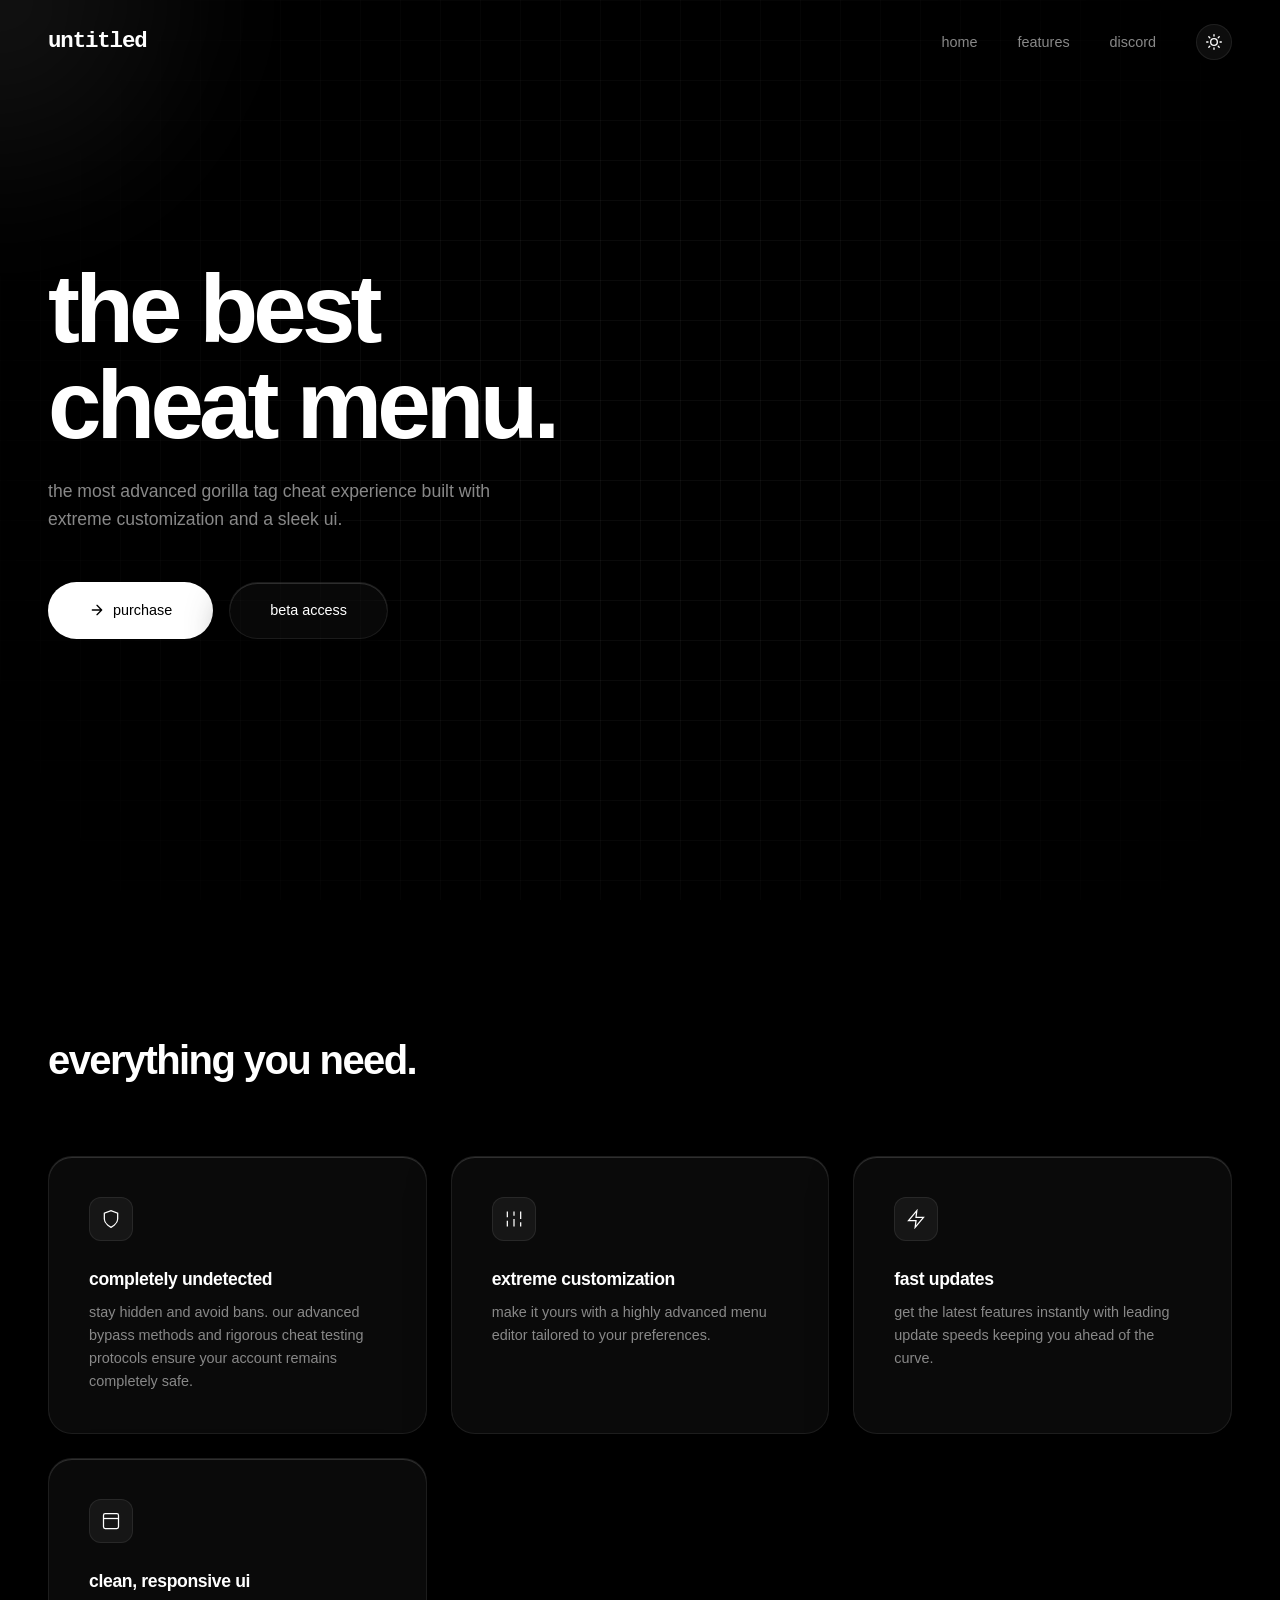
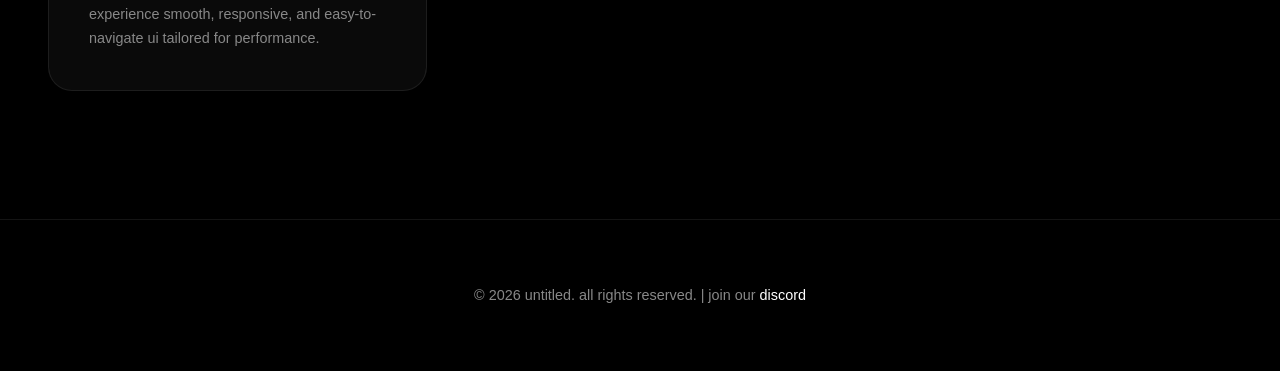
==== commit 5ba5571f: "Update index.html" ====
--- a/index.html
+++ b/index.html
@@ -298,7 +298,7 @@
     </section>
 
     <footer>
-        <p>&copy; 2024 untitled. all rights reserved. | join our <a href="https://discord.gg/untitledmenu" target="_blank">discord</a></p>
+        <p>&copy; 2026 untitled. all rights reserved. | join our <a href="https://discord.gg/untitledmenu" target="_blank">discord</a></p>
     </footer>
 
     <script>
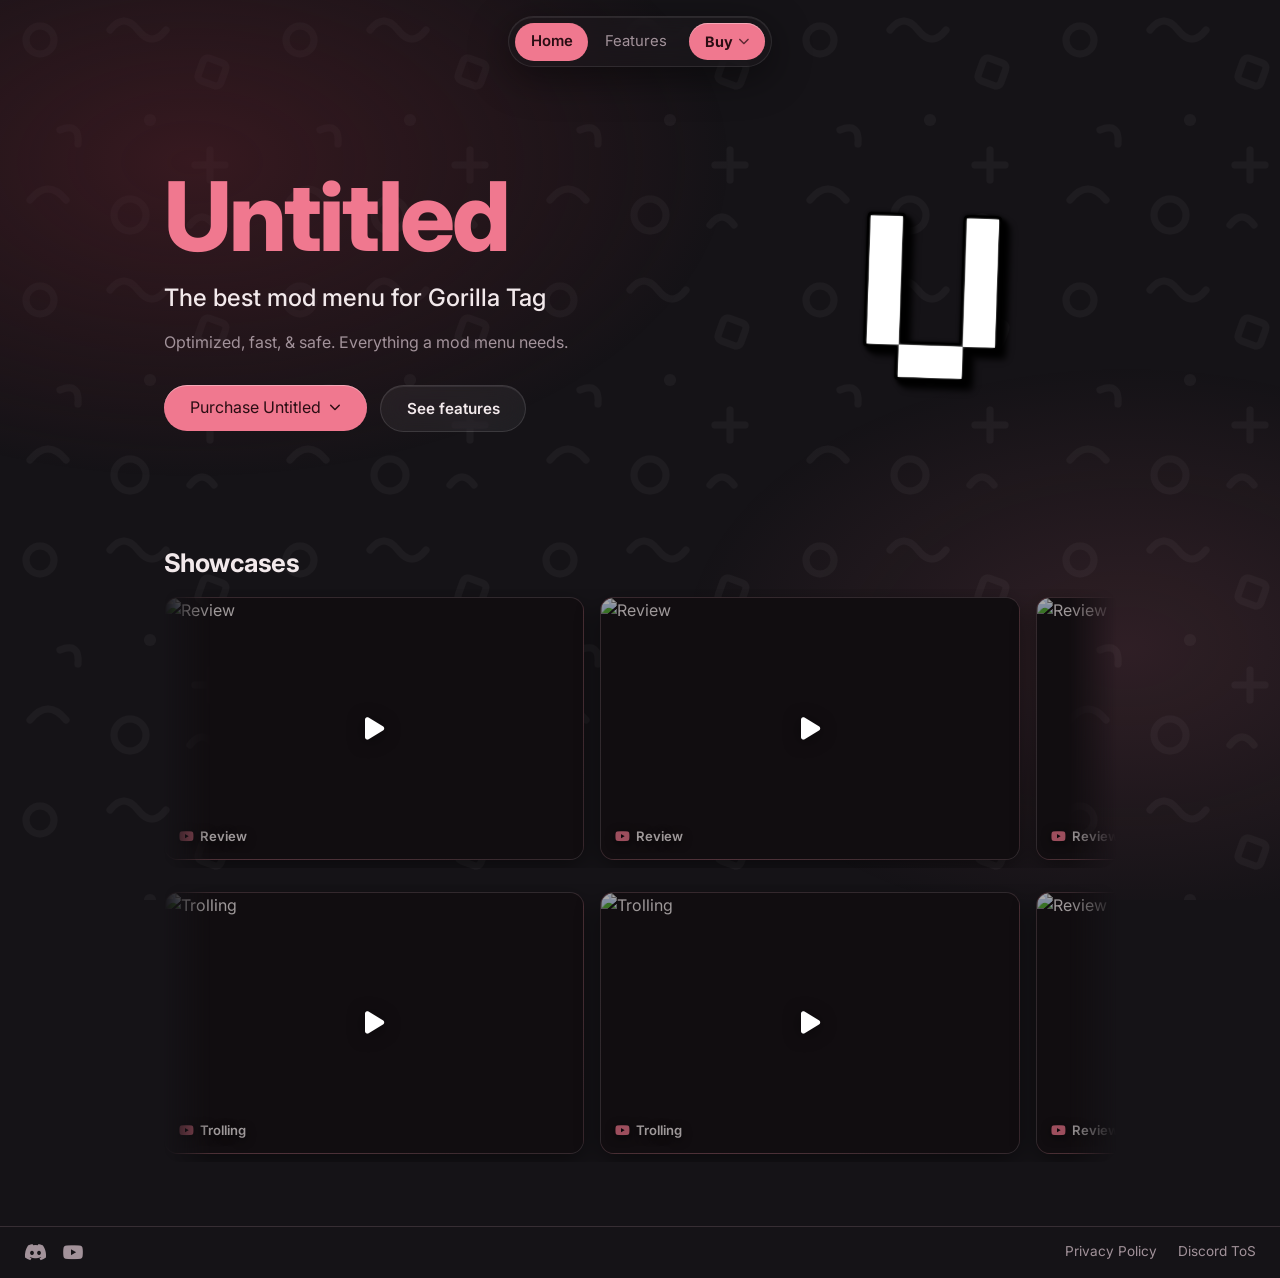
==== commit d9fab9c0: "Add files via upload" ====
--- a/index.html
+++ b/index.html
@@ -1,360 +1,157 @@
-<!DOCTYPE html>
-<html lang="en">
-<head>
-    <meta charset="UTF-8">
-    <meta name="viewport" content="width=device-width, initial-scale=1.0">
-    <title>untitled</title>
-    <style>
-        * {
-            margin: 0;
-            padding: 0;
-            box-sizing: border-box;
-        }
-
-        @import url('https://fonts.googleapis.com/css2?family=JetBrains+Mono:wght@400;600&family=Inter:wght@300;400;500;600&display=swap');
-
-        :root {
-            --bg: #000000;
-            --fg: #ffffff;
-            --fg-m: #888888;
-            --gls: rgba(20, 20, 20, 0.5);
-            --gls-b: rgba(255, 255, 255, 0.08);
-            --gls-h: rgba(255, 255, 255, 0.15);
-            --gls-s: rgba(0, 0, 0, 0.8);
-            --grd: rgba(255, 255, 255, 0.04);
-            --glw: rgba(255, 255, 255, 0.08);
-            --btn-g: rgba(255, 255, 255, 0.03);
-            --btn-gh: rgba(255, 255, 255, 0.08);
-            --icn: rgba(255, 255, 255, 0.05);
-        }
-
-        .l {
-            --bg: #ffffff;
-            --fg: #000000;
-            --fg-m: #666666;
-            --gls: rgba(255, 255, 255, 0.5);
-            --gls-b: rgba(0, 0, 0, 0.08);
-            --gls-h: rgba(0, 0, 0, 0.15);
-            --gls-s: rgba(0, 0, 0, 0.05);
-            --grd: rgba(0, 0, 0, 0.04);
-            --glw: rgba(0, 0, 0, 0.05);
-            --btn-g: rgba(0, 0, 0, 0.03);
-            --btn-gh: rgba(0, 0, 0, 0.08);
-            --icn: rgba(0, 0, 0, 0.05);
-        }
-
-        body {
-            font-family: 'Inter', sans-serif;
-            background: var(--bg);
-            color: var(--fg);
-            line-height: 1.6;
-            overflow-x: hidden;
-            text-transform: lowercase;
-            transition: background 0.3s ease, color 0.3s ease;
-        }
-
-        .b-grd {
-            position: fixed;
-            top: 0; left: 0; width: 100vw; height: 100vh;
-            background-image: 
-                linear-gradient(to right, var(--grd) 1px, transparent 1px),
-                linear-gradient(to bottom, var(--grd) 1px, transparent 1px);
-            background-size: 40px 40px;
-            mask-image: radial-gradient(circle at center, black 30%, transparent 90%);
-            -webkit-mask-image: radial-gradient(circle at center, black 30%, transparent 90%);
-            z-index: -3;
-        }
-
-        .c-lgt {
-            position: fixed;
-            top: -300px; left: -300px;
-            width: 600px; height: 600px;
-            background: radial-gradient(circle, var(--glw) 0%, transparent 60%);
-            border-radius: 50%;
-            pointer-events: none;
-            z-index: -2;
-            filter: blur(40px);
-            will-change: transform;
-            transform: translate(0px, 0px);
-        }
-
-        .gl {
-            background: var(--gls);
-            backdrop-filter: blur(40px) saturate(180%);
-            -webkit-backdrop-filter: blur(40px) saturate(180%);
-            border: 1px solid var(--gls-b);
-            box-shadow: 0 20px 40px var(--gls-s), inset 0 1px 0 var(--gls-h);
-            transition: all 0.3s cubic-bezier(0.16, 1, 0.3, 1);
-        }
-
-        .gl:hover {
-            border-color: var(--gls-h);
-            transform: translateY(-4px);
-        }
-
-        nav {
-            position: fixed; top: 0; width: 100%; z-index: 100;
-            padding: 1.5rem 0; transition: all 0.3s ease;
-            border-bottom: 1px solid transparent;
-        }
-
-        nav.s {
-            padding: 1rem 0;
-            background: var(--gls);
-            backdrop-filter: blur(30px) saturate(180%);
-            -webkit-backdrop-filter: blur(30px) saturate(180%);
-            border-bottom: 1px solid var(--gls-b);
-            box-shadow: 0 10px 30px var(--gls-s);
-        }
-
-        .nw {
-            max-width: 1400px; margin: 0 auto; display: flex;
-            justify-content: space-between; align-items: center; padding: 0 3rem;
-        }
-
-        .lg { font-family: 'JetBrains Mono', monospace; font-size: 1.4rem; font-weight: 600; color: var(--fg); text-decoration: none; letter-spacing: -0.05em; }
-        
-        .nl { display: flex; align-items: center; gap: 2.5rem; list-style: none; }
-        .nl a { color: var(--fg-m); text-decoration: none; font-size: 0.9rem; font-weight: 500; transition: color 0.2s ease; }
-        .nl a:hover { color: var(--fg); }
-
-        .tb {
-            background: var(--icn); border: 1px solid var(--gls-b);
-            color: var(--fg); cursor: pointer; display: flex;
-            align-items: center; justify-content: center;
-            width: 36px; height: 36px; border-radius: 50%;
-            transition: all 0.2s ease;
-        }
-        .tb:hover { background: var(--btn-gh); }
-
-        #m-i { display: none; }
-        #s-i { display: block; }
-        body.l #m-i { display: block; }
-        body.l #s-i { display: none; }
-
-        .hr {
-            min-height: 100vh; display: flex; align-items: center;
-            max-width: 1400px; margin: 0 auto; padding: 0 3rem; gap: 5rem;
-        }
-
-        .ht { flex: 1.1; z-index: 2; }
-        .ht h1 { font-size: 6rem; line-height: 1; margin-bottom: 1.5rem; color: var(--fg); letter-spacing: -0.05em; font-weight: 600; }
-        .ht p { font-size: 1.1rem; color: var(--fg-m); margin-bottom: 3rem; max-width: 480px; }
-
-        .bs { display: flex; gap: 1rem; }
-        .b {
-            padding: 1rem 2.5rem; border-radius: 99px; text-decoration: none;
-            font-size: 0.9rem; font-weight: 500; transition: all 0.2s ease;
-            display: inline-flex; align-items: center; gap: 8px; border: 1px solid transparent;
-        }
-        .b1 { background: var(--fg); color: var(--bg); }
-        .b1:hover { transform: translateY(-2px); opacity: 0.9; }
-        .b2 { background: var(--btn-g); color: var(--fg); border-color: var(--gls-b); }
-        .b2:hover { background: var(--btn-gh); transform: translateY(-2px); border-color: var(--gls-h); }
-
-        .hi {
-            flex: 0.9; display: flex; justify-content: center; align-items: center;
-            perspective: 1500px; z-index: 2;
-        }
-
-        .tw {
-            width: 100%; max-width: 480px; height: auto;
-            position: relative; transform-style: preserve-3d;
-            will-change: transform;
-        }
-
-        .ti {
-            width: 100%; height: auto; display: block;
-            border-radius: 12px;
-            box-shadow: 0 20px 40px var(--gls-s);
-        }
-
-        .ft { padding: 8rem 3rem; max-width: 1400px; margin: 0 auto; position: relative; z-index: 2; }
-        .fh { margin-bottom: 4rem; }
-        .fh h2 { font-size: 2.5rem; font-weight: 600; letter-spacing: -0.04em; }
-
-        .fg { display: grid; grid-template-columns: repeat(auto-fit, minmax(300px, 1fr)); gap: 1.5rem; }
-        .fc { padding: 2.5rem; border-radius: 24px; display: flex; flex-direction: column; }
-        
-        .ic {
-            width: 44px; height: 44px; display: flex; align-items: center; justify-content: center;
-            background: var(--icn); border: 1px solid var(--gls-b); border-radius: 12px;
-            color: var(--fg); margin-bottom: 1.5rem;
-        }
-        .ic svg { width: 20px; height: 20px; stroke-width: 1.5; stroke: currentColor; fill: none; }
-        
-        .fc h3 { font-size: 1.1rem; font-weight: 600; margin-bottom: 0.5rem; letter-spacing: -0.02em; }
-        .fc p { color: var(--fg-m); font-size: 0.9rem; line-height: 1.6; }
-
-        footer { padding: 4rem 3rem; text-align: center; border-top: 1px solid var(--gls-b); position: relative; z-index: 2; }
-        footer p { color: var(--fg-m); font-size: 0.9rem; }
-        footer a { color: var(--fg); text-decoration: none; font-weight: 500; }
-
-        @media (max-width: 1024px) {
-            .hr { flex-direction: column; text-align: center; gap: 4rem; padding-top: 8rem; }
-            .ht p { margin: 0 auto 3rem auto; }
-            .bs { justify-content: center; }
-        }
-
-        @media (max-width: 768px) {
-            .nl { display: none; }
-            .ht h1 { font-size: 4rem; }
-        }
-    </style>
-</head>
-<body>
-    <div class="b-grd"></div>
-    <div class="c-lgt" id="lgt"></div>
-
-    <nav id="n">
-        <div class="nw">
-            <a href="#" class="lg">untitled</a>
-            <ul class="nl">
-                <li><a href="#home">home</a></li>
-                <li><a href="#features">features</a></li>
-                <li><a href="https://discord.gg/untitledmenu">discord</a></li>
-                <li>
-                    <button class="tb" id="t">
-                        <svg id="s-i" width="16" height="16" viewBox="0 0 24 24" fill="none" stroke="currentColor" stroke-width="2" stroke-linecap="round" stroke-linejoin="round">
-                            <circle cx="12" cy="12" r="5"></circle>
-                            <line x1="12" y1="1" x2="12" y2="3"></line>
-                            <line x1="12" y1="21" x2="12" y2="23"></line>
-                            <line x1="4.22" y1="4.22" x2="5.64" y2="5.64"></line>
-                            <line x1="18.36" y1="18.36" x2="19.78" y2="19.78"></line>
-                            <line x1="1" y1="12" x2="3" y2="12"></line>
-                            <line x1="21" y1="12" x2="23" y2="12"></line>
-                            <line x1="4.22" y1="19.78" x2="5.64" y2="18.36"></line>
-                            <line x1="18.36" y1="5.64" x2="19.78" y2="4.22"></line>
-                        </svg>
-                        <svg id="m-i" width="16" height="16" viewBox="0 0 24 24" fill="none" stroke="currentColor" stroke-width="2" stroke-linecap="round" stroke-linejoin="round">
-                            <path d="M21 12.79A9 9 0 1 1 11.21 3 7 7 0 0 0 21 12.79z"></path>
-                        </svg>
-                    </button>
-                </li>
-            </ul>
-        </div>
-    </nav>
-
-    <section class="hr" id="home">
-        <div class="ht">
-            <h1>the best <br>cheat menu.</h1>
-            <p>the most advanced gorilla tag cheat experience built with extreme customization and a sleek ui.</p>
-            <div class="bs">
-                <a href="https://reseller.best/product/untitled/" class="b b1" target="_blank">
-                    <svg width="16" height="16" viewBox="0 0 24 24" fill="none" stroke="currentColor" stroke-width="2" stroke-linecap="round" stroke-linejoin="round"><path d="M5 12h14M12 5l7 7-7 7"/></svg>
-                    purchase
-                </a>
-                <a href="https://reseller.best/product/untitled-beta-access/" class="b b2 gl" target="_blank">
-                    beta access
-                </a>
-            </div>
-        </div>
-        
-        <div class="hi">
-            <div class="tw" id="w">
-                <img src="https://untitled.rip/untitledmenu.png" alt="" class="ti">
-            </div>
-        </div>
-    </section>
-
-    <section class="ft" id="features">
-        <div class="fh">
-            <h2>everything you need.</h2>
-        </div>
-        
-        <div class="fg">
-            <div class="fc gl">
-                <div class="ic">
-                    <svg viewBox="0 0 24 24"><path d="M12 22s8-4 8-10V5l-8-3-8 3v7c0 6 8 10 8 10z"></path></svg>
-                </div>
-                <h3>completely undetected</h3>
-                <p>stay hidden and avoid bans. our advanced bypass methods and rigorous cheat testing protocols ensure your account remains completely safe.</p>
-            </div>
-
-            <div class="fc gl">
-                <div class="ic">
-                    <svg viewBox="0 0 24 24"><line x1="4" y1="21" x2="4" y2="14"></line><line x1="4" y1="10" x2="4" y2="3"></line><line x1="12" y1="21" x2="12" y2="12"></line><line x1="12" y1="8" x2="12" y2="3"></line><line x1="20" y1="21" x2="20" y2="16"></line><line x1="20" y1="12" x2="20" y2="3"></line></svg>
-                </div>
-                <h3>extreme customization</h3>
-                <p>make it yours with a highly advanced menu editor tailored to your preferences.</p>
-            </div>
-
-            <div class="fc gl">
-                <div class="ic">
-                    <svg viewBox="0 0 24 24"><polygon points="13 2 3 14 12 14 11 22 21 10 12 10 13 2"></polygon></svg>
-                </div>
-                <h3>fast updates</h3>
-                <p>get the latest features instantly with leading update speeds keeping you ahead of the curve.</p>
-            </div>
-
-            <div class="fc gl">
-                <div class="ic">
-                    <svg viewBox="0 0 24 24"><rect x="3" y="3" width="18" height="18" rx="2" ry="2"></rect><line x1="3" y1="9" x2="21" y2="9"></line></svg>
-                </div>
-                <h3>clean, responsive ui</h3>
-                <p>experience smooth, responsive, and easy-to-navigate ui tailored for performance.</p>
-            </div>
-        </div>
-    </section>
-
-    <footer>
-        <p>&copy; 2026 untitled. all rights reserved. | join our <a href="https://discord.gg/untitledmenu" target="_blank">discord</a></p>
-    </footer>
-
-    <script>
-        const n = document.getElementById('n');
-        const lgt = document.getElementById('lgt');
-        const w = document.getElementById('w');
-        const t = document.getElementById('t');
-        const b = document.body;
-
-        let tx = 0, ty = 0, cx = 0, cy = 0;
-
-        window.onscroll = () => {
-            if (window.scrollY > 50) n.classList.add('s');
-            else n.classList.remove('s');
-        };
-
-        t.onclick = () => {
-            b.classList.toggle('l');
-        };
-
-        window.onmousemove = e => {
-            const x = e.clientX;
-            const y = e.clientY;
-
-            lgt.style.transform = `translate(${x}px, ${y}px)`;
-
-            if (w) {
-                const r = w.getBoundingClientRect();
-                const ix = r.left + r.width / 2;
-                const iy = r.top + r.height / 2;
-                
-                const px = (x - ix) / window.innerWidth;
-                const py = (y - iy) / window.innerHeight;
-                
-                tx = -py * 20; 
-                ty = px * 20;
-            }
-        };
-
-        document.documentElement.onmouseleave = () => {
-            tx = 0;
-            ty = 0;
-        };
-
-        const render = () => {
-            cx += (tx - cx) * 0.08;
-            cy += (ty - cy) * 0.08;
-            
-            if (w) {
-                w.style.transform = `rotateX(${cx}deg) rotateY(${cy}deg) scale3d(1.02, 1.02, 1.02)`;
-            }
-            
-            requestAnimationFrame(render);
-        };
-        
-        render();
-    </script>
-</body>
-</html>
+<!DOCTYPE html>
+<html lang="en">
+<head>
+  <meta charset="UTF-8">
+  <meta name="viewport" content="width=device-width, initial-scale=1">
+  <title>Lumi — mod menu for Gorilla Tag</title>
+  <meta name="description" content="Lumi is a lightweight mod menu for Gorilla Tag with a clean in-game UI and custom cosmetics.">
+  <link rel="preconnect" href="https://fonts.googleapis.com">
+  <link rel="preconnect" href="https://fonts.gstatic.com" crossorigin>
+  <link href="https://fonts.googleapis.com/css2?family=Inter:wght@400;500;600;700;800&display=swap" rel="stylesheet">
+  <link rel="stylesheet" href="css/style.css">
+  <link rel="stylesheet" href="https://cdnjs.cloudflare.com/ajax/libs/font-awesome/6.7.2/css/all.min.css">
+</head>
+<body>
+<div id="navbar-container"></div>
+<script>
+  function initBuyDropdown(){
+    if (window.__buyInit) return;
+    window.__buyInit = true;
+    document.querySelectorAll('[data-buy]').forEach((el) => {
+      const trigger = el.querySelector('.buy-trigger');
+      if (!trigger) return;
+      trigger.addEventListener('click', (e) => {
+        e.stopPropagation();
+        const open = el.dataset.open === 'true';
+        document.querySelectorAll('[data-buy]').forEach((o) => { o.dataset.open = 'false'; if (o.querySelector('.buy-trigger')) o.querySelector('.buy-trigger').setAttribute('aria-expanded', 'false'); });
+        if (!open) { el.dataset.open = 'true'; trigger.setAttribute('aria-expanded', 'true'); }
+      });
+    });
+    document.addEventListener('click', () => {
+      document.querySelectorAll('[data-buy]').forEach((o) => { o.dataset.open = 'false'; if (o.querySelector('.buy-trigger')) o.querySelector('.buy-trigger').setAttribute('aria-expanded', 'false'); });
+    });
+    document.addEventListener('keydown', (e) => {
+      if (e.key === 'Escape') document.querySelectorAll('[data-buy]').forEach((o) => { o.dataset.open = 'false'; if (o.querySelector('.buy-trigger')) o.querySelector('.buy-trigger').setAttribute('aria-expanded', 'false'); });
+    });
+  }
+
+  function setActiveNav(){
+    const container = document.getElementById('navbar-container');
+    if (!container) return;
+    const links = container.querySelectorAll('nav .links a');
+    const current = location.href.split('/').pop().split('?')[0].split('#')[0] || 'index.html';
+    links.forEach(a => {
+      const href = a.getAttribute('href');
+      if (!href) return a.removeAttribute('aria-current');
+      const name = href.split('/').pop();
+      if (name.toLowerCase() === current.toLowerCase() || (name === 'index.html' && current === '')) a.setAttribute('aria-current', 'page');
+      else a.removeAttribute('aria-current');
+    });
+  }
+
+  fetch('./navbar.html')
+    .then(r => r.text())
+    .then(html => {
+      document.getElementById('navbar-container').innerHTML = html;
+      initBuyDropdown();
+      setActiveNav();
+    });
+</script>
+
+
+  <main class="center">
+    <div class="hero">
+      <div>
+        <h1>Untitled</h1>
+        <p class="tagline">The best mod menu for Gorilla&nbsp;Tag</p>
+        <p class="sub">Optimized, fast, &amp; safe. Everything a mod menu needs.</p>
+        <div class="cta-row">
+          <div class="buy" data-buy>
+            <button type="button" class="btn btn-primary buy-trigger" aria-haspopup="menu" aria-expanded="false">
+              Purchase Untitled <i class="fa-solid fa-chevron-down"></i>
+            </button>
+            <div class="buy-menu" role="menu">
+              <a href="https://store.reseller.best/product/untitled" role="menuitem">
+                <span class="icon"><i class="fa-solid fa-bolt"></i></span>
+                <span class="label"><strong>Untitled</strong><span>Stable</span></span>
+              </a>
+              <a href="https://store.reseller.best/product/untitled-beta-access" role="menuitem">
+                <span class="icon"><i class="fa-solid fa-flask"></i></span>
+                <span class="label"><strong>Untitled (Beta)</strong><span>Access features early</span></span>
+              </a>
+            </div>
+          </div>
+          <a class="btn btn-ghost" href="features.html">See features</a>
+        </div>
+      </div>
+      <img src="assets/mascot.png" alt="Lumi fox mascot">
+    </div>
+
+    <section class="showcases">
+      <h2>Showcases</h2>
+      <div class="marquee"><div class="marquee-track" id="marquee-a"></div></div>
+      <div class="marquee reverse"><div class="marquee-track" id="marquee-b"></div></div>
+    </section>
+
+  </main>
+
+  <footer>
+    <div class="foot-inner">
+      <div class="socials">
+        <a href="https://discord.gg/untitledmenu" aria-label="Discord"><i class="fa-brands fa-discord"></i></a>
+        <a href="https://youtube.com/shibagtag" aria-label="YouTube"><i class="fa-brands fa-youtube"></i></a>
+      </div>
+      <div class="links">
+        <a href="privacy.html">Privacy Policy</a>
+        <a href="https://discord.com/terms">Discord ToS</a>
+      </div>
+    </div>
+  </footer>
+
+  <!-- buy dropdown is initialized after navbar injection -->
+  <script>
+    (function(){
+      const showcases = [
+        { "id": "V5RtXuj6d9k", "caption": "Review" },
+        { "id": "Oz5-sTU6Sy0", "caption": "Review" },
+        { "id": "iAQ1T8tlzHY", "caption": "Review" },
+        { "id": "IC8rqK4skV8", "caption": "Trolling" },
+        { "id": "9AOAyYzEc8o", "caption": "Trolling" },
+        { "id": "Zv5Wp_IGA20", "caption": "Review" },
+      ];
+      function tile(v) {
+        const thumb = `https://img.youtube.com/vi/${v.id}/hqdefault.jpg`;
+        return `<div class="showcase" data-yt="${v.id}">
+          <img src="${thumb}" alt="${v.caption}" loading="lazy">
+          <div class="play-btn"><i class="fa-solid fa-play"></i></div>
+          <div class="caption"><i class="fa-brands fa-youtube"></i>${v.caption}</div>
+        </div>`;
+      }
+      const half = Math.ceil(showcases.length / 2);
+      const a = showcases.slice(0, half);
+      const b = showcases.slice(half);
+      const dup = (arr) => arr.concat(arr).map(tile).join('');
+      const aEl = document.getElementById('marquee-a');
+      const bEl = document.getElementById('marquee-b');
+      if (aEl) aEl.innerHTML = dup(a);
+      if (bEl) bEl.innerHTML = dup(b);
+
+      // attach play handlers
+      function attachHandlers(root){
+        root.querySelectorAll('.showcase[data-yt]').forEach((el) => {
+          const btn = el.querySelector('.play-btn');
+          if (!btn) return;
+          btn.addEventListener('click', (e) => {
+            e.stopPropagation();
+            const id = el.dataset.yt;
+            const src = `https://www.youtube-nocookie.com/embed/${id}?autoplay=1&mute=0&loop=1&playlist=${id}&controls=1&modestbranding=1&rel=0&playsinline=1`;
+            el.innerHTML = `<iframe src="${src}" title="" frameborder="0" allow="autoplay; encrypted-media; picture-in-picture" allowfullscreen style="pointer-events:auto"></iframe>`;
+          });
+        });
+      }
+      if (aEl) attachHandlers(aEl);
+      if (bEl) attachHandlers(bEl);
+    })();
+  </script>
+</body>
+</html>
--- a/css/style.css
+++ b/css/style.css
@@ -0,0 +1,706 @@
+html { font-size: 100%; }
+
+:root {
+  --ink: #151317;
+  --card: #201c20;
+  --wine: #521e27;
+  --wine-deep: #3a151c;
+  --rose: #f0788f;
+  --rose-soft: #f4a0b0;
+  --text: #f2e9eb;
+  --muted: #a2929a;
+  --line: #372e34;
+  --radius: 12px;
+}
+
+* { box-sizing: border-box; }
+
+body {
+  margin: 0;
+  min-height: 100vh;
+  display: flex;
+  flex-direction: column;
+  color: var(--text);
+  font-family: "Inter", system-ui, sans-serif;
+  line-height: 1.6;
+  background-color: var(--ink);
+  /* memphis doodles over the whole site, like the banner */
+  background-image: url("data:image/svg+xml,%3Csvg xmlns='http://www.w3.org/2000/svg' width='260' height='260' viewBox='0 0 260 260'%3E%3Cg fill='none' stroke='%23ffffff' stroke-opacity='0.04' stroke-width='7' stroke-linecap='round'%3E%3Ccircle cx='40' cy='40' r='14'/%3E%3Cpath d='M110 30 q14 -18 28 0 q14 18 28 0'/%3E%3Crect x='200' y='60' width='24' height='24' rx='5' transform='rotate(20 212 72)'/%3E%3Cpath d='M60 130 q20 -8 18 14'/%3E%3Ccircle cx='150' cy='120' r='6' fill='%23ffffff' fill-opacity='0.04' stroke='none'/%3E%3Cpath d='M210 150 v30 M195 165 h30'/%3E%3Cpath d='M30 200 q18 -22 36 0'/%3E%3Ccircle cx='130' cy='215' r='16'/%3E%3Cpath d='M190 225 q12 -16 24 0'/%3E%3C/g%3E%3C/svg%3E");
+  background-attachment: fixed;
+}
+
+/* ambient wine light so the glass has something to refract */
+body::before {
+  content: "";
+  position: fixed;
+  inset: 0;
+  z-index: -1;
+  pointer-events: none;
+  background:
+    radial-gradient(60vw 50vh at 15% 18%, rgba(82, 30, 39, 0.55), transparent 70%),
+    radial-gradient(50vw 45vh at 88% 72%, rgba(240, 120, 143, 0.12), transparent 70%);
+}
+
+a { color: var(--rose-soft); }
+
+/* ---------- floating glass nav ---------- */
+nav {
+  position: sticky;
+  top: 1rem;
+  z-index: 20;
+  width: fit-content;
+  max-width: calc(100% - 2rem);
+  margin: 1rem auto 0;
+  padding: 0.35rem 0.4rem;
+  border-radius: 999px;
+  display: flex;
+  align-items: center;
+  gap: 0.4rem;
+  background: rgba(28, 24, 28, 0.6);
+  border: 1px solid rgba(255, 255, 255, 0.09);
+  backdrop-filter: blur(18px) saturate(1.6);
+  -webkit-backdrop-filter: blur(18px) saturate(1.6);
+  box-shadow:
+    inset 0 1px 0 rgba(255, 255, 255, 0.08),
+    0 10px 40px rgba(0, 0, 0, 0.45);
+}
+
+nav .links {
+  display: flex;
+  gap: 0.15rem;
+  align-items: center;
+  font-size: 0.93rem;
+  flex-wrap: wrap;
+}
+
+nav .links a {
+  color: var(--muted);
+  text-decoration: none;
+  padding: 0.45rem 0.95rem;
+  border-radius: 999px;
+  transition: color 0.18s ease, background 0.18s ease;
+  position: relative;
+}
+
+nav .nav-cta {
+  display: inline-flex;
+  align-items: center;
+  gap: 0.35rem;
+  padding: 0.45rem 0.95rem 0.45rem 1rem;
+  border-radius: 999px;
+  background: var(--rose);
+  color: #2a0d13;
+  font-weight: 700;
+  font-size: 0.9rem;
+  text-decoration: none;
+  border: none;
+  cursor: pointer;
+  box-shadow: inset 0 1px 0 rgba(255, 255, 255, 0.35);
+  transition: background 0.18s ease, transform 0.18s ease;
+}
+
+nav .nav-cta:hover { background: var(--rose-soft); transform: translateY(-1px); }
+nav .nav-cta .fa-chevron-down { font-size: 0.7rem; opacity: 0.75; }
+
+nav .links a:hover,
+nav .links a:focus-visible {
+  color: var(--text);
+  background: rgba(255, 255, 255, 0.06);
+}
+
+/* pill marking the page you're on */
+nav .links a[aria-current="page"] {
+  color: #2a0d13;
+  font-weight: 600;
+  background: var(--rose);
+}
+
+/* ---------- shared layout ---------- */
+main {
+  flex: 1;
+  width: 100%;
+  max-width: 1000px;
+  margin: 0 auto;
+  padding: 2.5rem 1.5rem 4rem;
+}
+
+h1 {
+  font-size: clamp(2.2rem, 6vw, 3.2rem);
+  font-weight: 800;
+  letter-spacing: -0.03em;
+  line-height: 1.1;
+  margin: 0 0 1rem;
+}
+
+h2 {
+  font-size: 1.5rem;
+  font-weight: 700;
+  letter-spacing: -0.02em;
+  color: var(--text);
+  margin: 2.5rem 0 0.9rem;
+}
+
+p { margin: 0 0 1rem; }
+
+.muted { color: var(--muted); }
+
+.accent { color: var(--rose); }
+
+/* ---------- buttons ---------- */
+.btn {
+  display: inline-flex;
+  align-items: center;
+  justify-content: center;
+  line-height: 1;
+  padding: 0 1.6rem;
+  height: 2.9rem;
+  border-radius: 999px;
+  font-weight: 600;
+  font-size: 0.95rem;
+  text-decoration: none;
+  white-space: nowrap;
+  transition: transform 0.18s ease, background 0.18s ease, border-color 0.18s ease;
+}
+
+.btn:hover { transform: translateY(-2px); }
+
+/* ---------- search ---------- */
+.search {
+  width: 100%;
+  max-width: 420px;
+  margin-top: 0.5rem;
+  padding: 0.75rem 1.1rem;
+  border-radius: 999px;
+  border: 1px solid rgba(255, 255, 255, 0.1);
+  background: rgba(255, 255, 255, 0.05);
+  backdrop-filter: blur(16px) saturate(1.4);
+  -webkit-backdrop-filter: blur(16px) saturate(1.4);
+  box-shadow: inset 0 1px 0 rgba(255, 255, 255, 0.08);
+  color: var(--text);
+  font: inherit;
+  font-size: 0.95rem;
+}
+
+.search::placeholder { color: var(--muted); }
+
+.search {
+  transition: border-color 0.2s ease, box-shadow 0.2s ease, max-width 0.25s ease;
+}
+
+.search:focus {
+  outline: none;
+  border-color: var(--rose);
+  box-shadow: 0 0 0 3px rgba(240, 120, 143, 0.15);
+  max-width: 480px;
+}
+
+.btn:focus-visible { outline: 3px solid var(--rose-soft); outline-offset: 3px; }
+
+.btn-primary {
+  background: var(--rose);
+  color: #2a0d13;
+  box-shadow: inset 0 1px 0 rgba(255, 255, 255, 0.35);
+}
+
+.btn-primary:hover { background: var(--rose-soft); }
+
+/* glass pill, matches the nav and cards */
+.btn-ghost {
+  background: rgba(255, 255, 255, 0.05);
+  border: 1px solid rgba(255, 255, 255, 0.12);
+  backdrop-filter: blur(14px) saturate(1.4);
+  -webkit-backdrop-filter: blur(14px) saturate(1.4);
+  box-shadow: inset 0 1px 0 rgba(255, 255, 255, 0.08);
+  color: var(--text);
+}
+
+.btn-ghost:hover {
+  background: rgba(255, 255, 255, 0.09);
+  border-color: rgba(240, 120, 143, 0.5);
+}
+
+.cta-row { display: flex; flex-wrap: wrap; gap: 0.8rem; margin-top: 1.8rem; }
+
+/* ---------- home hero ---------- */
+.hero {
+  display: grid;
+  grid-template-columns: 1.2fr 0.8fr;
+  align-items: center;
+  gap: 2rem;
+  padding: 2.5rem 0 1rem;
+}
+
+.hero h1 {
+  font-size: clamp(3.5rem, 10vw, 6rem);
+  color: var(--rose);
+  margin: 0;
+}
+
+.hero .tagline {
+  font-size: clamp(1.15rem, 3vw, 1.5rem);
+  font-weight: 500;
+  margin: 0.6rem 0 0;
+}
+
+.hero .sub { margin-top: 0.8rem; max-width: 44ch; color: var(--muted); }
+
+.hero img {
+  width: min(300px, 65vw);
+  height: auto;
+  justify-self: center;
+  user-select: none;
+  -webkit-user-select: none;
+  -webkit-user-drag: none;
+  pointer-events: none;
+}
+
+/* ---------- cards ---------- */
+.grid {
+  display: grid;
+  grid-template-columns: repeat(auto-fit, minmax(220px, 1fr));
+  gap: 1rem;
+  margin-top: 1.5rem;
+}
+
+.card {
+  position: relative;
+  overflow: hidden;
+  border-radius: 14px;
+  padding: 1.2rem 1.3rem;
+  background: linear-gradient(145deg, rgba(42, 18, 24, 0.6), rgba(26, 20, 24, 0.8));
+  border: 1px solid rgba(255, 255, 255, 0.06);
+  box-shadow: 0 4px 20px rgba(0, 0, 0, 0.3);
+  transition: border-color 0.22s ease, transform 0.22s ease, box-shadow 0.22s ease, background 0.22s ease;
+}
+
+.card:hover {
+  transform: translateY(-3px);
+  background: linear-gradient(145deg, rgba(52, 22, 30, 0.7), rgba(32, 24, 28, 0.85));
+  border-color: rgba(240, 120, 143, 0.3);
+  box-shadow: 0 8px 30px rgba(0, 0, 0, 0.4);
+}
+
+.card h3, .card p { position: relative; }
+
+/* staggered entrance for search results */
+@keyframes card-in {
+  from { opacity: 0; transform: translateY(10px); }
+  to { opacity: 1; transform: translateY(0); }
+}
+
+.card.enter,
+h2.enter {
+  animation: card-in 0.32s cubic-bezier(0.2, 0.8, 0.3, 1) both;
+}
+
+mark {
+  background: rgba(240, 120, 143, 0.22);
+  color: var(--rose-soft);
+  border-radius: 3px;
+  padding: 0 2px;
+}
+
+.result-count {
+  margin-top: 0.7rem;
+  font-size: 0.85rem;
+  color: var(--muted);
+  min-height: 1.2em;
+}
+
+@media (prefers-reduced-motion: reduce) {
+  .card, .card.enter, h2.enter { animation: none; transition: none; }
+}
+
+.card h3 { margin: 0 0 0.4rem; font-size: 1.05rem; font-weight: 700; }
+
+.card p { margin: 0; color: var(--muted); font-size: 0.93rem; }
+
+/* ---------- wine band ---------- */
+.band {
+  background: linear-gradient(135deg, rgba(82, 30, 39, 0.75), rgba(58, 21, 28, 0.55));
+  border: 1px solid rgba(255, 255, 255, 0.1);
+  backdrop-filter: blur(18px) saturate(1.4);
+  -webkit-backdrop-filter: blur(18px) saturate(1.4);
+  box-shadow: inset 0 1px 0 rgba(255, 255, 255, 0.1), 0 10px 30px rgba(0, 0, 0, 0.3);
+  border-radius: 16px;
+  padding: 2rem;
+  margin-top: 3rem;
+  display: flex;
+  flex-wrap: wrap;
+  align-items: center;
+  justify-content: space-between;
+  gap: 1.2rem;
+}
+
+.band h2 { margin: 0 0 0.3rem; }
+
+.band p { margin: 0; color: #d8b7be; max-width: 50ch; }
+
+/* ---------- prose pages (faq, privacy) ---------- */
+.prose { max-width: 68ch; }
+
+.prose li { margin-bottom: 0.4rem; }
+
+details {
+  background: rgba(255, 255, 255, 0.045);
+  border: 1px solid rgba(255, 255, 255, 0.09);
+  backdrop-filter: blur(16px) saturate(1.4);
+  -webkit-backdrop-filter: blur(16px) saturate(1.4);
+  box-shadow: inset 0 1px 0 rgba(255, 255, 255, 0.08);
+  border-radius: 14px;
+  padding: 1rem 1.3rem;
+  margin-bottom: 0.8rem;
+  transition: border-color 0.2s ease, background 0.2s ease;
+}
+
+details:hover { border-color: rgba(240, 120, 143, 0.35); }
+
+details[open] { background: rgba(255, 255, 255, 0.065); }
+
+details summary {
+  cursor: pointer;
+  font-weight: 600;
+}
+
+details[open] summary { color: var(--rose); margin-bottom: 0.5rem; }
+
+/* ---------- footer ---------- */
+footer {
+  border-top: 1px solid var(--line);
+  padding: 0.9rem 1.5rem;
+}
+
+.foot-inner {
+  width: 100%;
+  display: flex;
+  flex-wrap: wrap;
+  align-items: center;
+  justify-content: space-between;
+  gap: 1.5rem;
+  color: var(--muted);
+  font-size: 0.85rem;
+}
+
+.socials {
+  display: flex;
+  gap: 1rem;
+  align-items: center;
+  font-size: 1.15rem;
+}
+
+.socials a {
+  color: var(--muted);
+  display: inline-flex;
+  text-decoration: none;
+}
+
+.socials a:hover, .socials a:focus-visible { color: var(--rose); }
+
+main.center {
+  display: flex;
+  flex-direction: column;
+  align-items: stretch;
+  justify-content: center;
+  flex: 1;
+}
+
+main.center .hero { width: 100%; }
+
+.foot-inner .links { display: flex; gap: 1.3rem; }
+
+.foot-inner a { color: var(--muted); text-decoration: none; }
+
+.foot-inner a:hover, .foot-inner a:focus-visible { color: var(--rose-soft); }
+
+@media (max-width: 720px) {
+  .hero { grid-template-columns: 1fr; }
+  .hero img { order: -1; }
+  nav .brand { display: none; }
+}
+
+/* ---------- buy dropdown ---------- */
+.buy {
+  position: relative;
+  display: inline-block;
+}
+
+.buy-trigger {
+  display: inline-flex;
+  align-items: center;
+  gap: 0.55rem;
+  cursor: pointer;
+  border: none;
+  font: inherit;
+}
+
+.buy-trigger .fa-chevron-down {
+  font-size: 0.72rem;
+  transition: transform 0.2s ease;
+}
+
+.buy[data-open="true"] .buy-trigger .fa-chevron-down { transform: rotate(180deg); }
+
+.buy-menu {
+  position: absolute;
+  top: calc(100% + 0.55rem);
+  left: 0;
+  min-width: 240px;
+  padding: 0.4rem;
+  border-radius: 14px;
+  background: rgba(28, 24, 28, 0.92);
+  border: 1px solid rgba(255, 255, 255, 0.1);
+  backdrop-filter: blur(20px) saturate(1.5);
+  -webkit-backdrop-filter: blur(20px) saturate(1.5);
+  box-shadow:
+    inset 0 1px 0 rgba(255, 255, 255, 0.08),
+    0 20px 50px rgba(0, 0, 0, 0.55);
+  opacity: 0;
+  transform: translateY(-6px) scale(0.98);
+  pointer-events: none;
+  transition: opacity 0.18s ease, transform 0.2s cubic-bezier(0.2, 0.8, 0.3, 1);
+  z-index: 30;
+}
+
+.buy[data-open="true"] .buy-menu {
+  opacity: 1;
+  transform: translateY(0) scale(1);
+  pointer-events: auto;
+}
+
+.buy-menu a {
+  display: flex;
+  align-items: center;
+  gap: 0.75rem;
+  padding: 0.7rem 0.85rem;
+  border-radius: 10px;
+  color: var(--text);
+  text-decoration: none;
+  transition: background 0.15s ease, color 0.15s ease;
+}
+
+.buy-menu a:hover, .buy-menu a:focus-visible {
+  background: rgba(240, 120, 143, 0.14);
+  color: var(--rose-soft);
+  outline: none;
+}
+
+.buy-menu a .label { display: flex; flex-direction: column; line-height: 1.2; }
+.buy-menu a .label strong { font-size: 0.95rem; font-weight: 700; }
+.buy-menu a .label span { font-size: 0.78rem; color: var(--muted); margin-top: 2px; }
+.buy-menu a .icon {
+  width: 2rem; height: 2rem;
+  display: inline-flex; align-items: center; justify-content: center;
+  border-radius: 8px;
+  background: rgba(240, 120, 143, 0.14);
+  color: var(--rose);
+  font-size: 0.9rem;
+}
+
+.buy-menu.right { left: auto; right: 0; }
+
+/* dropdown from nav CTA: right-align */
+nav .buy .buy-menu { left: auto; right: 0; }
+
+/* ---------- features page header ---------- */
+.page-head {
+  position: relative;
+  padding: 1.75rem 0;
+  margin-bottom: 1rem;
+  border-bottom: 1px solid var(--line);
+}
+
+.page-head h1 { margin: 0 0 0.4rem; }
+.page-head .lede { max-width: 60ch; margin: 0 0 1.25rem; color: var(--muted); }
+
+.search-wrap {
+  position: relative;
+  max-width: 460px;
+}
+
+.search-wrap .fa-magnifying-glass {
+  position: absolute;
+  left: 1rem;
+  top: 50%;
+  transform: translateY(-50%);
+  color: var(--muted);
+  font-size: 0.9rem;
+  pointer-events: none;
+}
+
+.search-wrap .search { padding-left: 2.5rem; margin-top: 0; }
+
+/* category chips (jump-to) */
+.chips {
+  display: flex;
+  flex-wrap: wrap;
+  gap: 0.4rem;
+  margin: 1rem 0 0;
+}
+
+.chips a {
+  font-size: 0.78rem;
+  padding: 0.3rem 0.7rem;
+  border-radius: 999px;
+  background: transparent;
+  border: 1px solid rgba(255, 255, 255, 0.08);
+  color: var(--muted);
+  text-decoration: none;
+  transition: color 0.15s ease, background 0.15s ease, border-color 0.15s ease;
+}
+
+.chips a:hover {
+  color: var(--rose-soft);
+  border-color: rgba(240, 120, 143, 0.3);
+}
+
+/* category section header on features */
+.cat-head {
+  display: flex;
+  align-items: center;
+  gap: 0.7rem;
+  margin: 2.4rem 0 0.5rem;
+  scroll-margin-top: 5rem;
+}
+
+.cat-head h2 {
+  margin: 0;
+  font-size: 1.35rem;
+  letter-spacing: -0.015em;
+}
+
+.cat-head .count {
+  font-size: 0.72rem;
+  font-weight: 700;
+  color: var(--rose);
+  padding: 0.2rem 0.55rem;
+  border-radius: 999px;
+  background: rgba(240, 120, 143, 0.14);
+  border: 1px solid rgba(240, 120, 143, 0.25);
+}
+
+.cat-head .rule {
+  flex: 1;
+  height: 1px;
+  align-self: center;
+  background: linear-gradient(90deg, rgba(255,255,255,0.16), transparent);
+}
+
+/* feature card title */
+.card h3 { color: var(--text); }
+
+/* ---------- showcases marquee ---------- */
+.showcases {
+  margin-top: 3rem;
+  padding-top: 2rem;
+}
+
+.showcases h2 {
+  margin: 0 0 0.3rem;
+  font-size: 1.6rem;
+}
+
+.showcases .sub {
+  color: var(--muted);
+  margin: 0 0 1.5rem;
+}
+
+.marquee {
+  position: relative;
+  overflow: hidden;
+  width: 100%;
+  border-radius: 16px;
+  padding: 0.5rem 0;
+  -webkit-mask-image: linear-gradient(90deg, transparent, #000 5%, #000 95%, transparent);
+          mask-image: linear-gradient(90deg, transparent, #000 5%, #000 95%, transparent);
+}
+
+.marquee + .marquee { margin-top: 1rem; }
+
+.marquee-track {
+  display: flex;
+  gap: 1rem;
+  width: max-content;
+  animation: scroll-x 40s linear infinite;
+}
+
+.marquee.reverse .marquee-track { animation-direction: reverse; animation-duration: 55s; }
+
+.marquee:hover .marquee-track { animation-play-state: paused; }
+
+@keyframes scroll-x {
+  from { transform: translateX(0); }
+  to { transform: translateX(-50%); }
+}
+
+.showcase {
+  position: relative;
+  flex: 0 0 auto;
+  width: min(420px, 60vw);
+  aspect-ratio: 16 / 10;
+  border-radius: 14px;
+  overflow: hidden;
+  background:
+    radial-gradient(80% 100% at 30% 20%, rgba(240, 120, 143, 0.14), transparent 70%),
+    linear-gradient(135deg, #2a1218, #1a1418);
+  border: 1px solid rgba(255, 255, 255, 0.09);
+  box-shadow: inset 0 1px 0 rgba(255, 255, 255, 0.08), 0 8px 24px rgba(0, 0, 0, 0.45);
+}
+
+.showcase video, .showcase img, .showcase iframe {
+  position: absolute; inset: 0;
+  width: 100%; height: 100%;
+  object-fit: cover;
+  display: block;
+  border: 0;
+  background: #1a1418;
+}
+
+.showcase iframe {
+  width: 130%; height: 130%;
+  top: -15%; left: -15%;
+  pointer-events: none;
+}
+
+.showcase .play-btn {
+  position: absolute;
+  inset: 0;
+  display: flex; align-items: center; justify-content: center;
+  background: rgba(0,0,0,0.35);
+  cursor: pointer;
+  transition: background 0.2s ease;
+  z-index: 2;
+}
+
+.showcase .play-btn:hover { background: rgba(0,0,0,0.15); }
+
+.showcase .play-btn i {
+  font-size: 1.6rem;
+  color: #fff;
+  filter: drop-shadow(0 2px 8px rgba(0,0,0,0.5));
+}
+
+.showcase .caption {
+  position: absolute;
+  left: 0.85rem; bottom: 0.75rem;
+  right: 0.85rem;
+  font-size: 0.82rem;
+  font-weight: 600;
+  color: var(--text);
+  text-shadow: 0 2px 10px rgba(0,0,0,0.7);
+  display: flex; align-items: center; gap: 0.4rem;
+}
+
+.showcase .caption i { color: var(--rose); }
+
+.showcase.placeholder {
+  display: flex; align-items: center; justify-content: center;
+  color: var(--muted);
+  font-size: 0.85rem;
+  background:
+    radial-gradient(60% 70% at 30% 20%, rgba(240, 120, 143, 0.18), transparent 70%),
+    linear-gradient(135deg, rgba(82, 30, 39, 0.5), rgba(32, 28, 32, 0.8));
+}
+
+@media (prefers-reduced-motion: reduce) {
+  .marquee-track { animation: none; }
+}
